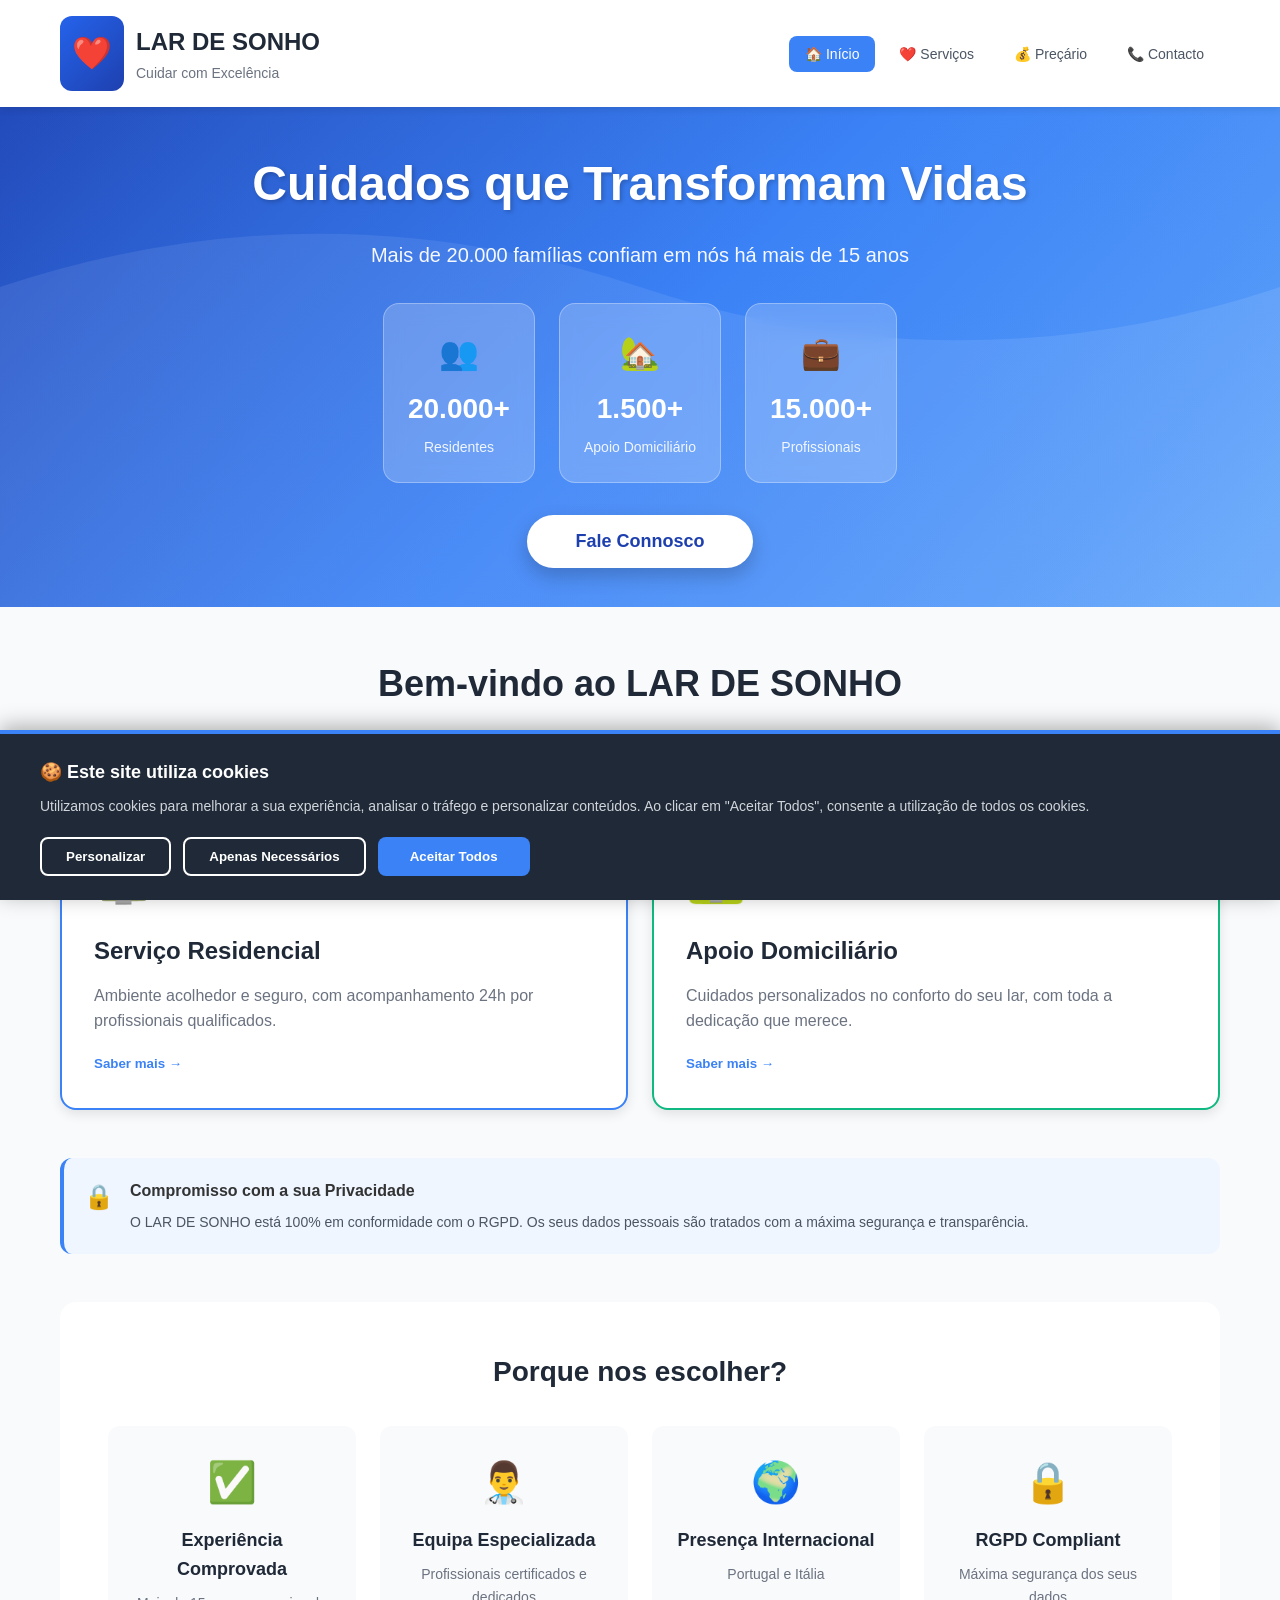
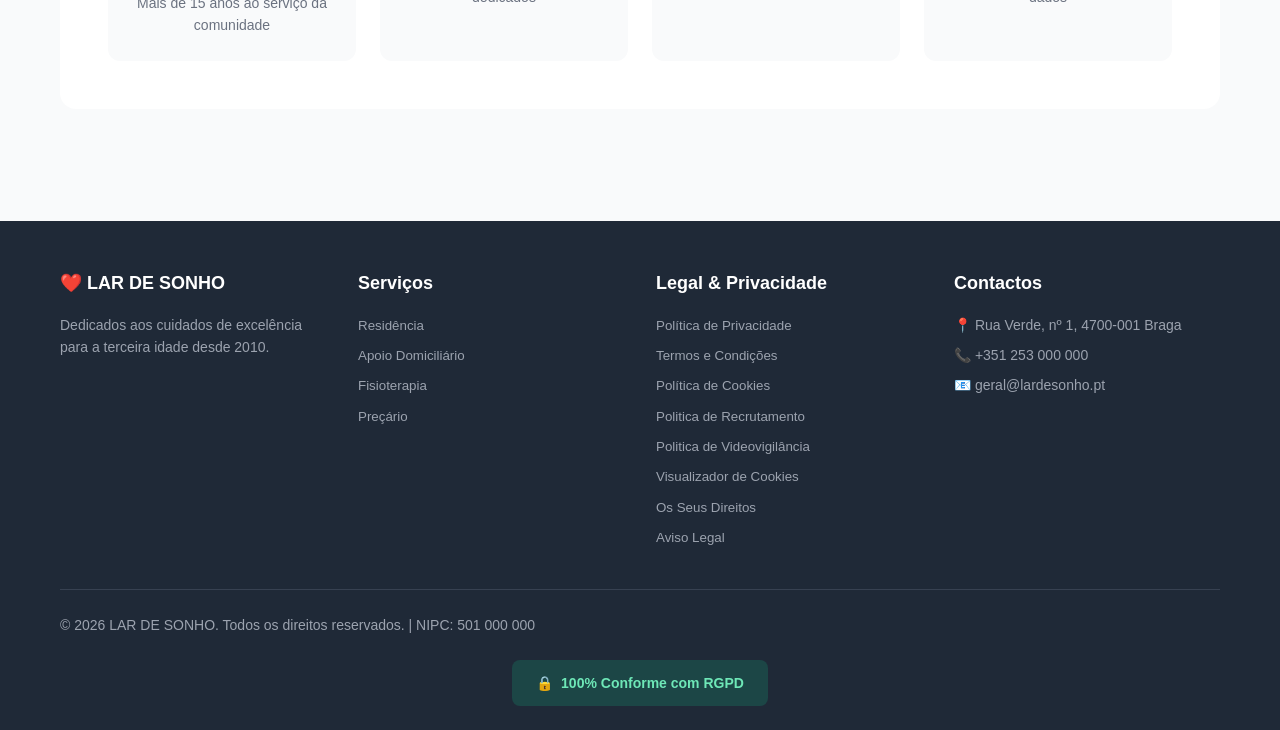
==== index.html @ c7facaea "Revise terms and conditions for clarity Updated terms and conditions for clarity and conciseness." ====
<!DOCTYPE html>
<html lang="pt">
<head>
    <meta charset="UTF-8">
    <meta name="viewport" content="width=device-width, initial-scale=1.0">
    <title>LAR DE SONHO - Cuidados de Excelência para a Terceira Idade</title>
    <link rel="stylesheet" href="styles.css">
</head>
    
<div id="cookieBanner" class="cookie-banner">
  <div class="cookie-content">
    <div class="cookie-text">
      <h3>🍪 Este site utiliza cookies</h3>
      <p>Utilizamos cookies para melhorar a sua experiência, analisar o tráfego e personalizar conteúdos. Ao
        clicar em "Aceitar Todos", consente a utilização de todos os cookies.</p>
    </div>
    <div class="cookie-buttons">
      <button onclick="showCookieSettings()" class="btn-outline">Personalizar</button>
      <button onclick="acceptCookies('necessary')" class="btn-outline">Apenas Necessários</button>
      <button onclick="acceptCookies('all')" class="btn-primary">Aceitar Todos</button>
    </div>
  </div>
</div>

<!-- Modal de Preferências de Cookies -->
<div id="cookieModalOverlay" class="cookie-modal-overlay" aria-hidden="true">
  <div class="cookie-modal" role="dialog" aria-modal="true" aria-labelledby="cookieModalTitle">

    <div class="cookie-modal__header">
      <div class="cookie-modal__titlewrap">
        <div class="cookie-modal__brand">🍪</div>
        <div>
          <h3 id="cookieModalTitle" class="cookie-modal__title">Gestão de Cookies</h3>
          <p class="cookie-modal__subtitle">Podes escolher que categorias queres permitir. Podes alterar isto a qualquer momento.</p>
        </div>
      </div>

      <button type="button" class="cookie-modal__close" onclick="closeCookieSettings()" aria-label="Fechar">✕</button>
    </div>

    <div class="cookie-modal__body">
      <div class="cookie-modal__note">
        Os cookies necessários estão sempre ativos para garantir o funcionamento do site.
        Para mais detalhes consulta a <button type="button" class="btn-link" onclick="showPage('cookies'); closeCookieSettings()">Política de Cookies</button>.
      </div>

      <div class="cookie-accordion">

        <div class="cookie-acc-item is-open">
          <button type="button" class="cookie-acc-head" onclick="toggleCookieAccordion(this)">
            <span class="cookie-acc-title">Necessários</span>
            <span class="cookie-acc-meta">Sempre ativo</span>
            <span class="cookie-acc-arrow">⌄</span>
          </button>
          <div class="cookie-acc-body">
            <p>Essenciais para navegação, segurança e funcionamento das funcionalidades base do site.</p>
          </div>
        </div>

        <div class="cookie-acc-item">
          <button type="button" class="cookie-acc-head" onclick="toggleCookieAccordion(this)">
            <span class="cookie-acc-title">Funcionais</span>
            <span class="cookie-acc-meta">
              <label class="switch" onclick="event.stopPropagation()">
                <input id="functional-cookies" type="checkbox">
                <span class="slider"></span>
              </label>
            </span>
            <span class="cookie-acc-arrow">⌄</span>
          </button>
          <div class="cookie-acc-body">
            <p>Permitem guardar preferências (ex.: idioma) e melhorar a experiência no site.</p>
          </div>
        </div>

        <div class="cookie-acc-item">
          <button type="button" class="cookie-acc-head" onclick="toggleCookieAccordion(this)">
            <span class="cookie-acc-title">Estatísticas</span>
            <span class="cookie-acc-meta">
              <label class="switch" onclick="event.stopPropagation()">
                <input id="analytics-cookies" type="checkbox">
                <span class="slider"></span>
              </label>
            </span>
            <span class="cookie-acc-arrow">⌄</span>
          </button>
          <div class="cookie-acc-body">
            <p>Ajudam-nos a perceber como o site é usado, para melhorar conteúdos e desempenho.</p>
          </div>
        </div>

        <div class="cookie-acc-item">
          <button type="button" class="cookie-acc-head" onclick="toggleCookieAccordion(this)">
            <span class="cookie-acc-title">Marketing</span>
            <span class="cookie-acc-meta">
              <label class="switch" onclick="event.stopPropagation()">
                <input id="marketing-cookies" type="checkbox">
                <span class="slider"></span>
              </label>
            </span>
            <span class="cookie-acc-arrow">⌄</span>
          </button>
          <div class="cookie-acc-body">
            <p>Permitem personalizar conteúdos e medir eficácia de campanhas e anúncios.</p>
          </div>
        </div>

      </div>
    </div>

    <div class="cookie-modal__footer">
      <button type="button" class="btn-outline-dark" onclick="rejectAllCookies()">Rejeitar</button>
      <button type="button" class="btn-outline-dark" onclick="acceptAllCookies()">Aceitar</button>
      <button type="button" class="btn-primary" onclick="saveCookiePreferences()">Guardar preferências</button>
    </div>

  </div>
</div>
    
    <header class="header">
        <div class="container">
            <div class="header-content">
                <div class="logo">
                    <div class="logo-icon">❤️</div>
                    <div class="logo-text">
                        <h1>LAR DE SONHO</h1>
                        <p>Cuidar com Excelência</p>
                    </div>
                </div>
                
                <nav class="nav-desktop">
                    <button onclick="showPage('home')" class="nav-link active" data-page="home">🏠 Início</button>
                    <button onclick="showPage('services')" class="nav-link" data-page="services">❤️ Serviços</button>
                    <button onclick="showPage('pricing')" class="nav-link" data-page="pricing">💰 Preçário</button>
                    <button onclick="showPage('contact')" class="nav-link" data-page="contact">📞 Contacto</button>
                </nav>

                
                <button class="mobile-menu-btn" onclick="toggleMobileMenu()">☰</button>
            </div>
            
            <nav id="mobileNav" class="nav-mobile">
                <button onclick="showPage('home'); toggleMobileMenu()" class="nav-link" data-page="home">🏠
                    Início</button>
                <button onclick="showPage('services'); toggleMobileMenu()" class="nav-link" data-page="services">❤️
                    Serviços</button>
                <button onclick="showPage('pricing'); toggleMobileMenu()" class="nav-link" data-page="pricing">💰
                    Preçário</button>
                <button onclick="showPage('privacy'); toggleMobileMenu()" class="nav-link" data-page="privacy">🔒
                    Privacidade</button>
                <button onclick="showPage('termos'); toggleMobileMenu()" class="nav-link" data-page="termos">📋
                    Termos e Condições</button>
                <button onclick="showPage('cookies'); toggleMobileMenu()" class="nav-link" data-page="cookies">🍪
                    Cookies</button>
                <button onclick="showPage('legal'); toggleMobileMenu()" class="nav-link" data-page="legal">📋 Aviso
                    Legal</button>
                <button onclick="showPage('rights'); toggleMobileMenu()" class="nav-link" data-page="rights">✅ Seus
                    Direitos</button>
                <button onclick="showPage('recrutamento'); toggleMobileMenu()" class="nav-link" data-page="recrutamento">
                    🧑‍💼 Recrutamento</button>
                <button onclick="showPage('cctv'); toggleMobileMenu()" class="nav-link" data-page="cctv">Videovigilancia</button>
                <button onclick="showPage('contact'); toggleMobileMenu()" class="nav-link" data-page="contact">📞
                    Contacto</button>
            </nav>
        </div>
    </header>

    <section class="hero-banner">
        <div class="hero-overlay"></div>
        <div class="hero-content">
            <h2 class="hero-title">Cuidados que Transformam Vidas</h2>
            <p class="hero-subtitle">Mais de 20.000 famílias confiam em nós há mais de 15 anos</p>
            <div class="hero-stats">
                <div class="stat-card">
                    <div class="stat-icon">👥</div>
                    <div class="stat-number">20.000+</div>
                    <div class="stat-label">Residentes</div>
                </div>
                <div class="stat-card">
                    <div class="stat-icon">🏡</div>
                    <div class="stat-number">1.500+</div>
                    <div class="stat-label">Apoio Domiciliário</div>
                </div>
                <div class="stat-card">
                    <div class="stat-icon">💼</div>
                    <div class="stat-number">15.000+</div>
                    <div class="stat-label">Profissionais</div>
                </div>
            </div>
            <button onclick="showPage('contact')" class="hero-btn">Fale Connosco</button>
        </div>
    </section>

    
    <main class="main-content">
        <div class="container">
            
            <div id="homePage" class="page active">
                <div class="section-intro">
                    <h2 class="section-title">Bem-vindo ao LAR DE SONHO</h2>
                    <p class="section-description">Dedicados a proporcionar cuidados de excelência com dignidade,
                        respeito e carinho</p>
                </div>

                <div class="services-grid">
                    <div class="service-card service-card-blue">
                        <div class="service-icon">🏠</div>
                        <h3>Serviço Residencial</h3>
                        <p>Ambiente acolhedor e seguro, com acompanhamento 24h por profissionais qualificados.</p>
                        <button onclick="showPage('services')" class="btn-link">Saber mais →</button>
                    </div>

                    <div class="service-card service-card-green">
                        <div class="service-icon">🏡</div>
                        <h3>Apoio Domiciliário</h3>
                        <p>Cuidados personalizados no conforto do seu lar, com toda a dedicação que merece.</p>
                        <button onclick="showPage('services')" class="btn-link">Saber mais →</button>
                    </div>
                </div>

                <div class="alert alert-info">
                    <div class="alert-icon">🔒</div>
                    <div>
                        <h4>Compromisso com a sua Privacidade</h4>
                        <p>O LAR DE SONHO está 100% em conformidade com o RGPD. Os seus dados pessoais são tratados com
                            a máxima segurança e transparência.</p>
                    </div>
                </div>

                <div class="features-section">
                    <h3>Porque nos escolher?</h3>
                    <div class="features-grid">
                        <div class="feature">
                            <div class="feature-icon">✅</div>
                            <h4>Experiência Comprovada</h4>
                            <p>Mais de 15 anos ao serviço da comunidade</p>
                        </div>
                        <div class="feature">
                            <div class="feature-icon">👨‍⚕️</div>
                            <h4>Equipa Especializada</h4>
                            <p>Profissionais certificados e dedicados</p>
                        </div>
                        <div class="feature">
                            <div class="feature-icon">🌍</div>
                            <h4>Presença Internacional</h4>
                            <p>Portugal e Itália</p>
                        </div>
                        <div class="feature">
                            <div class="feature-icon">🔒</div>
                            <h4>RGPD Compliant</h4>
                            <p>Máxima segurança dos seus dados</p>
                        </div>
                    </div>
                </div>
            </div>

            
            <div id="servicesPage" class="page">
                <h2 class="page-title">Nossos Serviços</h2>

                <div class="service-section">
                    <h3 class="service-title">🏠 Serviço de Residência</h3>
                    <div class="service-features">
                        <div class="feature-item">✅ Acompanhamento 24 horas por profissionais especializados</div>
                        <div class="feature-item">✅ Quartos confortáveis e adaptados</div>
                        <div class="feature-item">✅ Alimentação personalizada e balanceada</div>
                        <div class="feature-item">✅ Atividades recreativas e terapêuticas</div>
                        <div class="feature-item">✅ Acompanhamento médico e de enfermagem</div>
                        <div class="feature-item">✅ Fisioterapia e terapias complementares</div>
                    </div>
                </div>

                <div class="service-section service-section-green">
                    <h3 class="service-title">🏡 Apoio ao Domicílio</h3>
                    <div class="service-features">
                        <div class="feature-item">✅ Cuidados de higiene pessoal</div>
                        <div class="feature-item">✅ Preparação de refeições</div>
                        <div class="feature-item">✅ Administração de medicação</div>
                        <div class="feature-item">✅ Companhia e apoio emocional</div>
                        <div class="feature-item">✅ Tarefas domésticas ligeiras</div>
                        <div class="feature-item">✅ Acompanhamento a consultas médicas</div>
                    </div>
                </div>

                <div class="service-section service-section-purple">
                    <h3 class="service-title">💆 Serviços Terapêuticos</h3>
                    <div class="therapy-grid">
                        <div class="therapy-card">
                            <h4>Fisioterapia</h4>
                            <p>Recuperação e manutenção da mobilidade</p>
                        </div>
                        <div class="therapy-card">
                            <h4>Terapia Oriental</h4>
                            <p>Acupuntura e técnicas complementares</p>
                        </div>
                        <div class="therapy-card">
                            <h4>Terapias Tradicionais</h4>
                            <p>Massagens e tratamentos especializados</p>
                        </div>
                    </div>
                </div>
            </div>

            
            <div id="pricingPage" class="page">
                <h2 class="page-title">Preçário</h2>

                <div class="alert alert-info">
                    <strong>Nota:</strong> Os preços apresentados são indicativos. Para um orçamento personalizado,
                    contacte-nos através dos nossos canais.
                </div>

                <div class="pricing-grid">
                    <div class="pricing-card pricing-card-blue">
                        <h3>Serviço Residencial</h3>
                        <p class="pricing-subtitle">Cuidados completos 24h</p>

                        <div class="pricing-items">
                            <div class="pricing-item">
                                <span>Quarto Individual</span>
                                <strong>€1.200 - €1.800/mês</strong>
                            </div>
                            <div class="pricing-item">
                                <span>Quarto Duplo</span>
                                <strong>€900 - €1.200/mês</strong>
                            </div>
                            <div class="pricing-item">
                                <span>Suite Premium</span>
                                <strong>€2.000 - €2.500/mês</strong>
                            </div>
                        </div>

                        <div class="pricing-includes">
                            <strong>Incluído:</strong>
                            <ul>
                                <li>• Alimentação completa</li>
                                <li>• Cuidados de enfermagem</li>
                                <li>• Atividades recreativas</li>
                                <li>• Lavandaria</li>
                            </ul>
                        </div>
                    </div>

                    <div class="pricing-card pricing-card-green">
                        <h3>Apoio Domiciliário</h3>
                        <p class="pricing-subtitle">Flexível e personalizado</p>

                        <div class="pricing-items">
                            <div class="pricing-item">
                                <span>2h/dia (5 dias/semana)</span>
                                <strong>€400 - €600/mês</strong>
                            </div>
                            <div class="pricing-item">
                                <span>4h/dia (5 dias/semana)</span>
                                <strong>€700 - €1.000/mês</strong>
                            </div>
                            <div class="pricing-item">
                                <span>Apoio 24h</span>
                                <strong>€1.500 - €2.200/mês</strong>
                            </div>
                        </div>

                        <div class="pricing-includes">
                            <strong>Serviços disponíveis:</strong>
                            <ul>
                                <li>• Higiene pessoal</li>
                                <li>• Preparação de refeições</li>
                                <li>• Administração medicação</li>
                                <li>• Companhia</li>
                            </ul>
                        </div>
                    </div>
                </div>

                <div class="additional-services">
                    <h3>Serviços Adicionais</h3>
                    <div class="additional-grid">
                        <div class="additional-card">
                            <h4>Fisioterapia</h4>
                            <div class="price">€30-€50</div>
                            <p>por sessão</p>
                        </div>
                        <div class="additional-card">
                            <h4>Terapia Oriental</h4>
                            <div class="price">€35-€60</div>
                            <p>por sessão</p>
                        </div>
                        <div class="additional-card">
                            <h4>Consulta Médica</h4>
                            <div class="price">€40-€70</div>
                            <p>por consulta</p>
                        </div>
                    </div>
                </div>
            </div>

            
            <div id="privacyPage" class="page">
                <h2 class="page-title">A tua privacidade é um compromisso, não um detalhe</h2>

                <div class="alert alert-info">
                    <strong>Última atualização:</strong> Janeiro 2026
                </div>

                
                <div class="content-section">
                    <h3>1. Responsável pelo Tratamento</h3>
                    <p><strong>Entidade:</strong> LAR DE SONHO</p>
                    <p><strong>Morada:</strong> Rua Verde, n.º 1, 4700-001 Braga, Portugal</p>
                    <p><strong>NIPC:</strong> 501 000 000</p>
                    <p><strong>Email:</strong> privacidade@lardesonho.pt</p>
                    <p><strong>Encarregado de Proteção de Dados (DPO):</strong> dpo@lardesonho.pt</p>
                </div>

                
                <div class="content-section">
                    <h3>2. Dados Pessoais Recolhidos</h3>
                    <p>No âmbito dos nossos serviços, podemos recolher as seguintes categorias de dados:</p>
                    <div class="content-section">
                        <div class="contact-method--">
                            <h4>📋 Dados de Identificação</h4>
                            <p>Nome, data de nascimento, número de identificação civil, morada, contactos.</p>
                        </div>
                        <br>
                        <div class="contact-method">
                            <h4>🏥 Dados de Saúde</h4>
                            <p>Informação médica necessária para prestação de cuidados, mediante consentimento
                                explícito.</p>
                        </div>
                        <br>
                        <div class="contact-method--">
                            <h4>💰 Dados Económicos</h4>
                            <p>Rendimentos, apenas quando relevantes para efeitos de apoios sociais.</p>
                        </div>
                        <br>
                        <div class="contact-method">
                            <h4>👨‍👩‍👦 Dados de Familiares</h4>
                            <p>Contactos de responsáveis legais ou cuidadores.</p>
                        </div>
                        <br>
                        <div class="contact-method--">
                            <h4>🔐 Dados Biométricos</h4>
                            <p>Impressões digitais para controlo de acessos de funcionários.</p>
                        </div>
                    </div>
                </div>

                
                <div class="content-section">
                    <h3>3. Finalidades e Fundamentos Legais</h3>

                    <div class="legal-bases">
                        <div class="legal-item">
                            <strong>Prestação de Serviços</strong>
                            <p>Execução de contrato Art. 6.º, n.º 1, al. b) RGPD</p>
                        </div>
                        <div class="legal-item">
                            <strong>Dados de Saúde</strong>
                            <p>Consentimento explícito Art. 9.º, n.º 2, al. a) RGPD</p>
                        </div>
                        <div class="legal-item">
                            <strong>Obrigações Legais</strong>
                            <p>Cumprimento de obrigação legal Art. 6.º, n.º 1, al. c) RGPD</p>
                        </div>
                        <div class="legal-item">
                            <strong>Marketing (opcional)</strong>
                            <p>Consentimento Art. 6.º, n.º 1, al. a) RGPD</p>
                        </div>
                    </div>
                </div>

                
                <div class="content-section">
                    <h3>4. Informação obtida automaticamente</h3>
                    <p>
                        O website utiliza cookies estritamente necessários ao seu funcionamento.
                        Cookies adicionais só são utilizados mediante consentimento do utilizador.
                    </p>
                    <p>
                        Para mais informação, consulta a nossa Política de Cookies.
                    </p>
                </div>

                
                <div class="content-section">
                    <h3>5. Destinatários dos Dados</h3>
                    <ul class="clean-list">
                        <li>Prestadores de serviços tecnológicos</li>
                        <li>Entidades públicas com legitimidade legal</li>
                        <li>Auditores internos e externos</li>
                    </ul>
                </div>

                
                <div class="content-section">
                    <h3>6. Prazos de Conservação</h3>
                    <p>
                        Os dados são conservados apenas pelo período necessário às finalidades
                        para as quais foram recolhidos, ou pelo prazo legalmente exigido.
                    </p>
                </div>

                
                <div class="content-section">
                    <h3>7. Transferências Internacionais</h3>
                    <p>
                        Os dados pessoais não são transferidos para fora do Espaço Económico Europeu,
                        salvo quando garantido um nível de proteção adequado nos termos do RGPD.
                    </p>
                </div>

                
                <div class="content-section highlight">
                    <h3>8. Direitos do Titular dos Dados</h3>
                    <ul class="clean-list">
                        <li>Direito de acesso</li>
                        <li>Direito de retificação</li>
                        <li>Direito ao apagamento</li>
                        <li>Direito à limitação</li>
                        <li>Direito de oposição</li>
                        <li>Direito à portabilidade</li>
                        <li>Direito de retirar o consentimento</li>
                    </ul>

                    <p>
                        Para exercer os seus direitos, envia um email para
                        <strong>privacidade@lardesonho.pt</strong>
                    </p>
                </div>

                
                <div class="content-section">
                    <h3>9. Autoridade de Controlo</h3>
                    <p>
                        O titular dos dados pode apresentar reclamação à Comissão Nacional de Proteção
                        de Dados CNPD.
                    </p>
                    <p><strong>www.cnpd.pt</strong></p>
                </div>
            </div>

            
            <div id="cookiesPage" class="page">
                <h2 class="page-title">Política de Cookies</h2>

                <div class="content-section">
                    <h3>1. O que são cookies</h3>
                    <p>O presente website utiliza cookies e/ou tecnologias similares, próprias e de terceiros. Cookies
                        são ficheiros que contêm pequenas quantidades de informação e que são descarregados para o
                        dispositivo do utilizador quando este visita um website. O objetivo principal dos cookies é
                        reconhecer o utilizador sempre que acede ao website, permitindo melhorar a qualidade, segurança
                        e funcionalidade do site, bem como simplificar a navegação. Os cookies são essenciais para o
                        funcionamento da Internet, não danificam o dispositivo do utilizador e ajudam a identificar e
                        resolver possíveis erros na operação do website.</p>

                    <h3>2. Responsável pelo tratamento</h3>
                    <p>O responsável pelo tratamento dos dados recolhidos através de cookies é:</p>
                    <p>LAR DE SONHO, LDA<br>
                        Rua dos Barcelinhos, n.º 67 4720-121 Braga<br>
                        Email: <a href="mailto:lardesonho@lardesonho.pt">lardesonho@lardesonho.pt</a></p>

                    <h3>3. Categorias de cookies utilizados</h3>
                    <div class="cookie-types">
                        <div class="cookie-type cookie-necessary">
                            <h4>Cookies necessários</h4>
                            <p>Essenciais para permitir a navegação no website e o acesso a funcionalidades básicas,
                                como formulários e áreas seguras. Não recolhem informações para fins de marketing e não
                                podem ser desativados.</p>
                        </div>
                        <div class="cookie-type cookie-analytics">
                            <h4>Cookies analíticos</h4>
                            <p>Permitem recolher informação estatística sobre a utilização do website, como páginas
                                visitadas e tempo de navegação, com o objetivo de melhorar o desempenho e os conteúdos
                                disponibilizados.</p>
                        </div>
                        <div class="cookie-type cookie-marketing">
                            <h4>Cookies de marketing e publicidade</h4>
                            <p>São utilizados para apresentar publicidade direcionada relacionada com terapias e
                                serviços disponibilizados pelo LAR DE SONHO, com base nos interesses e comportamento de
                                navegação do utilizador.</p>
                        </div>
                        <div class="cookie-type cookie-functional">
                            <h4>Cookies de terceiros</h4>
                            <p>Podem ser instalados por entidades externas, nomeadamente redes sociais como Facebook,
                                Instagram ou Twitter, quando o utilizador se encontra autenticado nessas plataformas,
                                ficando sujeito às respetivas políticas de privacidade.</p>
                        </div>
                    </div>

                    <div class="content-section">
                        <h3>4. Dados recolhidos através de cookies</h3>
                        <div class="data-categories">
                            <div class="data-category">Endereço IP</div>
                            <div class="data-category">Browser utilizado</div>
                            <div class="data-category">Sistema operativo</div>
                            <div class="data-category">Localização aproximada</div>
                            <div class="data-category">Data e hora de acesso</div>
                            <div class="data-category">Preferências do utilizador associadas a redes sociais</div>
                        </div>
                        <br>
                        <br>
                        <h3>5. Finalidades da utilização de cookies</h3>
                        <div class="data-categories">
                            <div class="data-category">Garantir o funcionamento técnico do website</div>
                            <div class="data-category">Melhorar a experiência de navegação</div>
                            <div class="data-category">Analisar padrões de utilização do website</div>
                            <div class="data-category">Apresentar conteúdos e publicidade relevantes</div>
                        </div>
                        <br>
                        <br>
                        <h3>6. Base legal para o tratamento</h3>
                        <div class="legal-bases">
                            <div class="legal-item">
                                <strong>Cookies não estritamente necessários</strong>
                                <p>Baseiam-se no consentimento do utilizador, nos termos do artigo 6.º, n.º 1, alínea a)
                                    do RGPD.</p>
                            </div>
                            <div class="legal-item">
                                <strong>Cookies estritamente necessários</strong>
                                <p>Baseiam-se no interesse legítimo do responsável pelo tratamento, nos termos do artigo
                                    6.º, n.º 1, alínea f) do RGPD.</p>
                            </div>
                        </div>
                        <br>
                        <br>
                        <h3>7. Consentimento do utilizador</h3>
                        <div class="content-section">
                            <p>Ao aceder ao website, o utilizador é informado de forma clara sobre a utilização de
                                cookies e pode:</p>
                            <ul>
                                <li>Aceitar todos os cookies</li>
                                <li>Rejeitar cookies não essenciais</li>
                                <li>Gerir as suas preferências de cookies</li>
                            </ul>
                            <p>O consentimento pode ser retirado a qualquer momento através das definições do browser ou
                                das opções disponibilizadas no website.</p>
                        </div>

                        <h3>8. Configuração do utilizador para evitar cookies</h3>
                        <div class="content-section">
                            <p>O utilizador pode configurar o seu navegador para gerir ou bloquear cookies:</p>
                            <ul>
                                <li>Google Chrome: <a href="https://support.google.com/accounts/answer/61416"
                                        target="_blank">link</a></li>
                                <li>Mozilla Firefox: <a
                                        href="https://support.mozilla.org/en-US/kb/enable-and-disable-cookies-website-preferences"
                                        target="_blank">link</a></li>
                                <li>Internet Explorer: <a
                                        href="https://support.microsoft.com/pt-pt/help/17442/windows-internet-explorer-delete-manage-cookies"
                                        target="_blank">link</a></li>
                                <li>Safari: <a href="https://www.apple.com/legal/privacy/pt/" target="_blank">link</a>
                                </li>
                            </ul>
                            <p>O utilizador pode ainda gerir preferências de publicidade comportamental através de: <a
                                    href="https://www.youronlinechoices.com/pt/your-ad-choices" target="_blank">link</a>
                            </p>
                        </div>

                        <h3>9. Prazo de conservação</h3>
                        <p>Os cookies são conservados apenas pelo período necessário para cumprir as finalidades para as
                            quais foram recolhidos, sendo eliminados automaticamente ou quando removidos pelo
                            utilizador.</p>
                        <br>
                        <h3>10. Direitos do utilizador</h3>
                        <div class="rights-grid">
                            <div class="right-card">Aceder aos seus dados pessoais</div>
                            <div class="right-card">Retificar dados inexatos</div>
                            <div class="right-card">Solicitar o apagamento dos dados</div>
                            <div class="right-card">Limitar ou opor-se ao tratamento</div>
                            <div class="right-card">Retirar o consentimento a qualquer momento – Email: <a
                                    href="mailto:lardesonho@lardesonho.pt">lardesonho@lardesonho.pt</a></div>
                        </div>

                        <h3>11. Alterações à política de cookies</h3>
                        <p>O LAR DE SONHO reserva-se o direito de atualizar a presente Política de Cookies sempre que
                            necessário, sendo as alterações devidamente publicadas no website.</p>
                    </div>

                    <button onclick="saveCookiePreferences()" class="btn-primary btn-full">Guardar Preferências</button>
                </div>
            </div>

            
            <div id="legalPage" class="page">
                <h2 class="page-title">Aviso Legal</h2>

                <div class="content-section">
                    <h3>Identificação da Entidade</h3>
                    <p><strong>Denominação Social:</strong> LAR DE SONHO - Residências e Apoio Domiciliário, Lda.</p>
                    <p><strong>Sede:</strong> Rua Verde, n.º 1, 4700-001 Braga, Portugal</p>
                    <p><strong>NIPC:</strong> 501 000 000</p>
                    <p><strong>Capital Social:</strong> €50.000,00</p>
                    <p><strong>Email:</strong> geral@lardesonho.pt</p>
                    <p><strong>Telefone:</strong> +351 253 000 000</p>
                </div>

                <div class="content-section">
                    <h3>Videovigilância</h3>
                    <div class="alert alert-warning">
                        <strong>🎥 Áreas sob Videovigilância</strong>
                        <p>As nossas instalações dispõem de sistema de videovigilância nas seguintes áreas:</p>
                        <ul>
                            <li>• Corredores (segurança de utentes e trabalhadores)</li>
                            <li>• Entradas e saídas (controlo de acessos)</li>
                        </ul>
                        <p><strong>Finalidade:</strong> Segurança de pessoas e bens, conforme Lei n.º 1/2005</p>
                        <p><strong>Conservação:</strong> Máximo 30 dias</p>
                    </div>
                </div>

                <div class="content-section">
                    <h3>Legislação Aplicável</h3>
                    <ul>
                        <li>• Regulamento (UE) 2016/679 (RGPD)</li>
                        <li>• Lei n.º 58/2019 (Proteção de Dados)</li>
                        <li>• Lei n.º 1/2005 (Videovigilância)</li>
                        <li>• Código Civil e Código de Direito de Autor</li>
                    </ul>
                </div>
            </div>

            <div id="recrutamentoPage" class="page">

                <h2 class="page-title">Política de Recrutamento</h2>
            
                <div class="alert alert-info">
                    Última atualização: Janeiro 2026
                </div>
            
                <div class="content-section">
                    <h3>1. Enquadramento e Objeto</h3>
                    <p>
                        A presente Política de Recrutamento define os termos em que o
                        <strong>LAR DE SONHO</strong> procede à recolha, utilização e conservação
                        de dados pessoais de candidatos a processos de recrutamento e seleção,
                        em conformidade com o Regulamento (UE) 2016/679 (Regulamento Geral sobre a
                        Proteção de Dados – RGPD), a Lei n.º 58/2019 e o Código do Trabalho.
                    </p>
                    <p>
                        Esta política aplica-se a todas as candidaturas submetidas, quer em resposta
                        a ofertas de emprego, quer através de candidaturas espontâneas.
                    </p>
                </div>
            
                <div class="content-section">
                    <h3>2. Responsável pelo Tratamento</h3>
                    <p><strong>Entidade:</strong> LAR DE SONHO</p>
                    <p><strong>Contacto para proteção de dados:</strong> privacidade@lardesonho.pt</p>
                </div>
            
                <div class="content-section">
                    <h3>3. Categorias de Dados Pessoais Tratados</h3>
                    <p>
                        No âmbito dos processos de recrutamento e seleção, poderão ser tratados,
                        entre outros, os seguintes dados pessoais:
                    </p>
                    <ul class="clean-list">
                        <li>Dados de identificação (nome, idade, nacionalidade)</li>
                        <li>Dados de contacto (endereço de email, número de telefone, morada)</li>
                        <li>Dados académicos e profissionais (formação, experiência, qualificações)</li>
                        <li>Curriculum vitae e carta de motivação</li>
                        <li>Outras informações fornecidas voluntariamente pelo candidato</li>
                    </ul>
                    <p>
                        Não são solicitados nem tratados dados pessoais sensíveis, salvo quando
                        tal seja estritamente necessário para o cumprimento de obrigações legais.
                    </p>
                </div>
            
                <div class="content-section">
                    <h3>4. Finalidades do Tratamento</h3>
                    <p>
                        Os dados pessoais dos candidatos são tratados exclusivamente para as
                        seguintes finalidades:
                    </p>
                    <ul class="clean-list">
                        <li>Avaliação da candidatura e adequação ao perfil pretendido</li>
                        <li>Gestão do processo de recrutamento e seleção</li>
                        <li>Contacto com o candidato para entrevistas ou esclarecimentos</li>
                        <li>Constituição de base de dados de candidatos para futuras oportunidades</li>
                    </ul>
                </div>
            
                <div class="content-section">
                    <h3>5. Fundamento Jurídico do Tratamento</h3>
                    <p>
                        O tratamento de dados pessoais no âmbito do recrutamento tem como
                        fundamento jurídico:
                    </p>
                    <ul class="clean-list">
                        <li>
                            A realização de diligências pré-contratuais a pedido do titular dos dados,
                            nos termos do artigo 6.º, n.º 1, alínea b) do RGPD
                        </li>
                        <li>
                            O consentimento do candidato, quando aplicável, nos termos do artigo 6.º,
                            n.º 1, alínea a) do RGPD
                        </li>
                        <li>
                            O interesse legítimo do responsável pelo tratamento na gestão de processos
                            de recrutamento, nos termos do artigo 6.º, n.º 1, alínea f) do RGPD
                        </li>
                    </ul>
                </div>
            
                <div class="content-section">
                    <h3>6. Princípio da Igualdade e Não Discriminação</h3>
                    <p>
                        O LAR DE SONHO assegura que os processos de recrutamento e seleção respeitam
                        o princípio da igualdade de oportunidades e da não discriminação, em
                        conformidade com o disposto no Código do Trabalho, não sendo efetuada qualquer
                        distinção com base em sexo, idade, origem étnica, religião, convicções políticas,
                        deficiência, orientação sexual ou qualquer outro fator legalmente protegido.
                    </p>
                </div>
            
                <div class="content-section">
                    <h3>7. Conservação dos Dados</h3>
                    <p>
                        Os dados pessoais dos candidatos serão conservados por um período máximo de
                        <strong>12 meses</strong> após o termo do processo de recrutamento, sendo
                        posteriormente eliminados, salvo se:
                    </p>
                    <ul class="clean-list">
                        <li>O candidato prestar consentimento para a conservação por período superior</li>
                        <li>Existir obrigação legal que imponha um prazo de conservação diferente</li>
                    </ul>
                </div>
            
                <div class="content-section">
                    <h3>8. Destinatários e Acesso aos Dados</h3>
                    <p>
                        Os dados pessoais são acedidos exclusivamente por colaboradores devidamente
                        autorizados, envolvidos no processo de recrutamento, estando sujeitos a
                        dever de confidencialidade. Os dados não são comunicados a terceiros,
                        salvo quando tal seja exigido por lei.
                    </p>
                </div>
            
                <div class="content-section">
                    <h3>9. Direitos dos Titulares dos Dados</h3>
                    <p>
                        Nos termos do RGPD e da legislação nacional aplicável, o candidato pode
                        exercer os seus direitos de acesso, retificação, apagamento, limitação
                        do tratamento, oposição e retirada do consentimento, dentro dos limites
                        legalmente previstos.
                    </p>
                    <p>
                        O exercício destes direitos pode ser efetuado através do contacto:
                        <strong>privacidade@lardesonho.pt</strong>
                    </p>
                    <p>
                        O candidato tem ainda o direito de apresentar reclamação junto da
                        Comissão Nacional de Proteção de Dados (CNPD).
                    </p>
                </div>
            
            </div>

            <div id="termosPage" class="page">

                <h2 class="page-title">📄 Termos e Condições de Utilização</h2>
            
                <div class="alert alert-info">
                    <strong>Última atualização:</strong> Janeiro de 2026
                </div>
            
                <div class="content-section">
            
                    <h3>1. Identificação da Entidade</h3>
            
                    <p>
                        O presente website é disponibilizado por:
                    </p>
            
                    <p>
                        <strong>LAR DE SONHO - Residências e Apoio Domiciliário, Lda.</strong><br>
                        Rua Verde, n.º 1, 4700-001 Braga, Portugal<br>
                        NIPC: 501 000 000<br>
                        Capital social: 50.000,00 €<br>
                        Email: geral@lardesonho.pt<br>
                        Telefone: +351 253 000 000
                    </p>
            
                </div>
            
                <div class="content-section">
            
                    <h3>2. Objeto</h3>
            
                    <p>
                        Os presentes Termos e Condições regulam o acesso e a utilização do website,
                        bem como os conteúdos, serviços e funcionalidades disponibilizados.
                    </p>
            
                    <p>
                        O website tem natureza institucional e informativa.
                    </p>
            
                </div>
            
                <div class="content-section">
            
                    <h3>3. Aceitação dos Termos</h3>
            
                    <p>
                        Ao aceder ao website, o utilizador declara aceitar os presentes Termos e Condições.
                    </p>
            
                </div>
            
                <div class="content-section">
            
                    <h3>4. Condições de Utilização</h3>
            
                    <p>O utilizador compromete-se a utilizar o website de forma lícita e responsável.</p>
            
                    <p><strong>É proibido:</strong></p>
            
                    <div class="data-categories">
            
                        <div class="data-category">Introduzir conteúdos ilícitos, ofensivos ou difamatórios</div>
                        <div class="data-category">Introduzir vírus ou código malicioso</div>
                        <div class="data-category">Aceder a áreas restritas sem autorização</div>
                        <div class="data-category">Comprometer a segurança do sistema</div>
                        <div class="data-category">Recolher dados de terceiros sem consentimento</div>
                        <div class="data-category">Uso fraudulento do website</div>
            
                    </div>
            
                </div>
            
                <div class="content-section">
            
                    <h3>5. Conteúdos e Informação</h3>
            
                    <p>A informação disponibilizada é de carácter geral e informativo.</p>
            
                    <p><strong>O LAR DE SONHO não garante:</strong></p>
            
                    <div class="data-categories">
            
                        <div class="data-category">Exatidão ou atualidade dos conteúdos</div>
                        <div class="data-category">Ausência de erros ou omissões</div>
            
                    </div>
            
                </div>
            
                <div class="content-section">
            
                    <h3>6. Formulários e Comunicações</h3>
            
                    <p>O website pode disponibilizar formulários de contacto e recrutamento.</p>
            
                    <p><strong>O utilizador deve:</strong></p>
            
                    <div class="data-categories">
            
                        <div class="data-category">Fornecer dados verdadeiros e atualizados</div>
                        <div class="data-category">Não usar identidade falsa</div>
            
                    </div>
            
                </div>
            
                <div class="content-section">
            
                    <h3>7. Propriedade Intelectual</h3>
            
                    <p>
                        Todos os conteúdos pertencem ao LAR DE SONHO ou a terceiros autorizados.
                    </p>
            
                </div>
            
                <div class="content-section">
            
                    <h3>8. Proteção de Dados Pessoais</h3>
            
                    <p>O tratamento de dados segue a Política de Privacidade.</p>
            
                    <div class="legal-bases">
            
                        <div class="legal-item">
                            <strong>Finalidades</strong>
                            <p>Contactos, recrutamento, obrigações legais, gestão interna</p>
                        </div>
            
                        <div class="legal-item">
                            <strong>Bases legais</strong>
                            <p>Consentimento, contrato, obrigação legal, interesse legítimo</p>
                        </div>
            
                    </div>
            
                </div>
            
                <div class="content-section">
            
                    <h3>9. Cookies</h3>
            
                    <div class="data-categories">
                        <div class="data-category">Cookies essenciais sempre ativos</div>
                        <div class="data-category">Cookies não essenciais dependem de consentimento</div>
                    </div>
            
                </div>
            
                <div class="content-section">
            
                    <h3>10. Ligações Externas</h3>
            
                    <p>Não nos responsabilizamos por websites externos.</p>
            
                </div>
            
                <div class="content-section">
            
                    <h3>11. Segurança</h3>
            
                    <p>Aplicamos medidas de segurança adequadas, sem garantia absoluta.</p>
            
                </div>
            
                <div class="content-section">
            
                    <h3>12. Limitação de Responsabilidade</h3>
            
                    <div class="data-categories">
            
                        <div class="data-category">Falhas técnicas ou interrupções</div>
                        <div class="data-category">Danos indiretos</div>
                        <div class="data-category">Conteúdos de terceiros</div>
            
                    </div>
            
                </div>
            
                <div class="content-section">
            
                    <h3>13. Alterações</h3>
            
                    <p>Podemos alterar estes termos a qualquer momento.</p>
            
                </div>
            
                <div class="content-section">
            
                    <h3>14. Nulidade Parcial</h3>
            
                    <p>Cláusulas inválidas não afetam as restantes.</p>
            
                </div>
            
                <div class="content-section">
            
                    <h3>15. Lei Aplicável</h3>
            
                    <p>Aplica-se a lei portuguesa. Foro: Braga.</p>
            
                </div>
            
                <div class="content-section">
            
                    <h3>16. Contacto</h3>
            
                    <p>
                        geral@lardesonho.pt<br>
                        +351 253 000 000
                    </p>
            
                </div>
            
            </div>
            
            <div id="rightsPage" class="page">
                <h2 class="page-title">Os Seus Direitos (RGPD)</h2>

                <div class="alert alert-info">
                    Ao abrigo do Regulamento Geral sobre a Proteção de Dados (RGPD), tem os seguintes direitos
                    relativamente aos seus dados pessoais:
                </div>

                <div class="rights-grid">
                    <div class="right-card">
                        <div class="right-icon">✅</div>
                        <h3>Direito de Acesso</h3>
                        <p class="right-article">Art. 15.º RGPD</p>
                        <p>Pode solicitar informação sobre que dados pessoais tratamos sobre si e obter uma cópia dos
                            mesmos.</p>
                        <p class="right-deadline">Prazo: 1 mês</p>
                    </div>

                    <div class="right-card">
                        <div class="right-icon">📝</div>
                        <h3>Direito de Retificação</h3>
                        <p class="right-article">Art. 16.º RGPD</p>
                        <p>Pode solicitar a correção de dados incorretos ou incompletos.</p>
                        <p class="right-deadline">Prazo: 1 mês</p>
                    </div>

                    <div class="right-card">
                        <div class="right-icon">❌</div>
                        <h3>Direito ao Apagamento</h3>
                        <p class="right-article">Art. 17.º RGPD</p>
                        <p>Pode solicitar o apagamento dos seus dados quando não sejam mais necessários.</p>
                    </div>

                    <div class="right-card">
                        <div class="right-icon">⚠️</div>
                        <h3>Direito de Limitação</h3>
                        <p class="right-article">Art. 18.º RGPD</p>
                        <p>Pode solicitar a limitação do tratamento em determinadas circunstâncias.</p>
                    </div>

                    <div class="right-card">
                        <div class="right-icon">🛑</div>
                        <h3>Direito de Oposição</h3>
                        <p class="right-article">Art. 21.º RGPD</p>
                        <p>Pode opor-se ao tratamento dos seus dados para fins de marketing direto.</p>
                    </div>

                    <div class="right-card">
                        <div class="right-icon">📦</div>
                        <h3>Direito à Portabilidade</h3>
                        <p class="right-article">Art. 20.º RGPD</p>
                        <p>Pode receber os seus dados num formato estruturado.</p>
                    </div>
                </div>

                <div class="content-section">
                    <h3>Como Exercer os Seus Direitos?</h3>
                    <div class="contact-methods">
                        <div class="contact-method">
                            <strong>📧 Por Email:</strong> dpo@lardesonho.pt
                        </div>
                        <div class="contact-method">
                            <strong>📞 Por Telefone:</strong> +351 253 000 000
                        </div>
                        <div class="contact-method">
                            <strong>✉️ Por Correio:</strong> LAR DE SONHO - Encarregado de Proteção de Dados, Rua Verde,
                            n.º 1, 4700-001 Braga
                        </div>
                    </div>
                </div>

                <div class="content-section">
                    <h3>Direito de Reclamação</h3>
                    <p>Se considerar que os seus direitos não estão a ser respeitados, pode apresentar reclamação:</p>
                    <div class="alert alert-info">
                        <div>
                            <strong>🇵🇹 CNPD - Comissão Nacional de Proteção de Dados</strong>
                            <p>Av. D. Carlos I, 134, 1.º, 1200-651 Lisboa</p>
                            <p>Tel: +351 213 928 400 | Email: geral@cnpd.pt</p>
                        </div>
                    </div>
                </div>

                <div class="content-section">
                    <h3>💡 Formulário Rápido</h3>
                    <p>Preencha o formulário abaixo para exercer os seus direitos:</p>
                    <form onsubmit="submitRightsRequest(event)">
                        <div class="form-group">
                            <select id="rightsSelect" required>
                                <option>Selecione o direito que pretende exercer</option>
                                <option>Acesso aos meus dados</option>
                                <option>Retificação de dados</option>
                                <option>Apagamento de dados</option>
                                <option>Oposição ao tratamento</option>
                                <option>Portabilidade de dados</option>
                                <option>Outro</option>
                            </select>
                        </div>
                        <div class="form-group">
                            <textarea id="rightsDescription" rows="4" placeholder="Descreva o seu pedido..."
                                required></textarea>
                        </div>
                        <button type="submit" class="btn-primary btn-full">Enviar Pedido</button>
                    </form>
                </div>
            </div>


            <div id="cctvPage" class="page">
                <h2 class="page-title">Política de Videovigilância</h2>
            
                <div class="alert alert-info">
                    Última atualização: Janeiro 2026
                </div>
            
                <div class="content-section">
                    <h3>1. Enquadramento e Objeto</h3>
                    <p>
                        A presente Política de Videovigilância estabelece os princípios aplicáveis
                        ao tratamento de dados pessoais através de sistemas de captação de imagem
                        utilizados pelo <strong>LAR DE SONHO</strong>, nos termos do Regulamento (UE)
                        2016/679 (Regulamento Geral sobre a Proteção de Dados – RGPD), da Lei n.º 58/2019
                        e da legislação nacional aplicável à videovigilância.
                    </p>
                    <p>
                        O sistema de videovigilância destina-se exclusivamente à proteção de pessoas
                        e bens, não sendo utilizado para controlo de desempenho profissional,
                        vigilância permanente de trabalhadores ou quaisquer finalidades incompatíveis.
                    </p>
                </div>
            
                <div class="content-section">
                    <h3>2. Responsável pelo Tratamento</h3>
                    <p><strong>Entidade:</strong> LAR DE SONHO</p>
                    <p><strong>Contacto para proteção de dados:</strong> privacidade@lardesonho.pt</p>
                </div>
            
                <div class="content-section">
                    <h3>3. Fundamento Jurídico do Tratamento</h3>
                    <p>
                        O tratamento de dados pessoais através de sistemas de videovigilância
                        baseia-se no interesse legítimo do responsável pelo tratamento,
                        nos termos do artigo 6.º, n.º 1, alínea f) do RGPD, concretamente na
                        necessidade de garantir a segurança de pessoas, utentes, colaboradores,
                        visitantes e património.
                    </p>
                    <p>
                        O tratamento observa ainda as disposições da Lei n.º 1/2005, bem como
                        as orientações e deliberações emitidas pela Comissão Nacional de Proteção
                        de Dados (CNPD).
                    </p>
                </div>
            
                <div class="content-section">
                    <h3>4. Âmbito da Captação de Imagens</h3>
                    <p>
                        As câmaras de videovigilância encontram-se instaladas exclusivamente
                        em locais onde exista uma expectativa reduzida de privacidade,
                        nomeadamente:
                    </p>
                    <ul class="clean-list">
                        <li>Entradas e saídas das instalações;</li>
                        <li>Corredores e áreas comuns de circulação;</li>
                        <li>Zonas técnicas e de acesso restrito.</li>
                    </ul>
                    <p>
                        <strong>Não são captadas imagens</strong> em áreas privadas ou sensíveis,
                        designadamente quartos, instalações sanitárias, zonas de descanso ou
                        quaisquer espaços suscetíveis de afetar a dignidade e reserva da vida
                        privada dos titulares dos dados.
                    </p>

                    <p><strong><i>Todos os espaços monitorizados por captação de imagens dispõem de sinalética informativa, garantindo a total transparência e o cumprimento das normas de proteção de dados.</i></strong></p>
                </div>
            
                <div class="content-section">
                    <h3>5. Conservação das Imagens</h3>
                    <p>
                        As imagens recolhidas são conservadas por um período máximo de
                        <strong>30 dias</strong>, sendo automaticamente eliminadas findo esse prazo,
                        salvo quando seja necessária à sua conservação por período superior para
                        efeitos de investigação criminal, exercício de direitos em processo judicial
                        ou cumprimento de obrigação legal.
                    </p>
                </div>
            
                <div class="content-section">
                    <h3>6. Acesso e Destinatários</h3>
                    <p>
                        O acesso às imagens é restrito a pessoas devidamente autorizadas pelo
                        responsável pelo tratamento, estando sujeito a dever de confidencialidade.
                        As imagens não são comunicadas a terceiros, exceto quando tal seja exigido
                        por autoridade judicial ou entidade legalmente competente.
                    </p>
                </div>
            
                <div class="content-section">
                    <h3>7. Direitos dos Titulares dos Dados</h3>
                    <p>
                        Nos termos do RGPD e da legislação nacional aplicável, os titulares dos dados
                        podem exercer os seus direitos de acesso, limitação do tratamento e oposição,
                        dentro dos limites legalmente previstos, através de contacto escrito para:
                    </p>
                    <p>
                        <strong>privacidade@lardesonho.pt</strong>
                    </p>
                    <p>
                        Sem prejuízo de outros meios de recurso administrativo ou judicial,
                        o titular tem ainda o direito de apresentar reclamação junto da
                        Comissão Nacional de Proteção de Dados (CNPD).
                    </p>
                </div>
            
            </div>


        
            <div id="contactPage" class="page">
                <h2 class="page-title">Contactos</h2>

                <div class="contact-grid">
                    <div class="contact-card">
                        <h3>📍 Sede - Portugal</h3>
                        <div class="contact-info">
                            <div class="contact-item">
                                <div class="contact-icon">📍</div>
                                <div class="contact-details">
                                    <strong>Morada</strong>
                                    <p>Rua Verde, n.º 1<br>4700-001 Braga<br>Portugal</p>
                                </div>
                            </div>
                            <div class="contact-item">
                                <div class="contact-icon">📞</div>
                                <div class="contact-details">
                                    <strong>Telefone</strong>
                                    <p>+351 253 000 000</p>
                                </div>
                            </div>
                            <div class="contact-item">
                                <div class="contact-icon">📧</div>
                                <div class="contact-details">
                                    <strong>Email Geral</strong>
                                    <p>geral@lardesonho.pt</p>
                                </div>
                            </div>
                            <div class="contact-item">
                                <div class="contact-icon">🕐</div>
                                <div class="contact-details">
                                    <strong>Horário</strong>
                                    <p>Seg-Sex: 09:00 - 18:00<br>Sáb: 09:00 - 13:00</p>
                                </div>
                            </div>
                        </div>
                    </div>

                    <div class="contact-card contact-card-green">
                        <h3>🇮🇹 Itália</h3>
                        <div class="contact-info">
                            <div class="contact-item">
                                <div class="contact-icon">📍</div>
                                <div class="contact-details">
                                    <strong>Morada</strong>
                                    <p>Via della Stella, 25<br>20121 Milano<br>Italia</p>
                                </div>
                            </div>
                            <div class="contact-item">
                                <div class="contact-icon">📞</div>
                                <div class="contact-details">
                                    <strong>Telefone</strong>
                                    <p>+39 02 1234 5678</p>
                                </div>
                            </div>
                            <div class="contact-item">
                                <div class="contact-icon">📧</div>
                                <div class="contact-details">
                                    <strong>Email</strong>
                                    <p>italia@lardesonho.pt</p>
                                </div>
                            </div>
                        </div>
                    </div>
                </div>

                <div class="content-section">
                    <h3>📬 Contactos Específicos</h3>
                    <div class="contact-specific">
                        <div class="specific-card">
                            <h4>🔒 Proteção de Dados (DPO)</h4>
                            <p>dpo@lardesonho.pt</p>
                            <p class="cookie-detail">Para questões de privacidade e RGPD</p>
                        </div>
                        <div class="specific-card">
                            <h4>📝 Inscrições</h4>
                            <p>inscricoes@lardesonho.pt</p>
                            <p class="cookie-detail">Para novos utentes</p>
                        </div>
                        <div class="specific-card">
                            <h4>💼 Recursos Humanos</h4>
                            <p>rh@lardesonho.pt</p>
                            <p class="cookie-detail">Para candidaturas</p>
                        </div>
                        <div class="specific-card">
                            <h4>💰 Financeiro</h4>
                            <p>financeiro@lardesonho.pt</p>
                            <p class="cookie-detail">Para questões de pagamentos</p>
                        </div>
                    </div>
                </div>

                <div class="contact-form">
                    <h3>💬 Envie-nos uma Mensagem</h3>
                    <form onsubmit="submitContactForm(event)">
                        <div class="form-grid">
                            <div class="form-group">
                                <input type="text" id="contactName" placeholder="Nome completo *" required>
                            </div>
                            <div class="form-group">
                                <input type="email" id="contactEmail" placeholder="Email *" required>
                            </div>
                        </div>
                        <div class="form-group">
                            <input type="tel" id="contactPhone" placeholder="Telefone">
                        </div>
                        <div class="form-group">
                            <select id="contactSubject" required>
                                <option>Assunto *</option>
                                <option>Informações sobre Serviços</option>
                                <option>Inscrição como Utente</option>
                                <option>Candidatura a Emprego</option>
                                <option>Questões de Privacidade</option>
                                <option>Reclamação</option>
                                <option>Outro</option>
                            </select>
                        </div>
                        <div class="form-group">
                            <textarea id="contactMessage" rows="5" placeholder="Mensagem *" required></textarea>
                        </div>

                        <div class="form-checkbox">
                            <label>
                                <input type="checkbox" id="contactConsent" required>
                                <span>Li e aceito a <button type="button" onclick="showPage('privacy')"
                                        class="btn-link">Política de Privacidade</button> e autorizo o tratamento dos
                                    meus dados pessoais para efeitos de resposta ao meu contacto. *</span>
                            </label>
                        </div>

                        <button type="submit" class="btn-primary btn-full">Enviar Mensagem</button>
                    </form>
                </div>

                <div class="alert alert-warning">
                    <div class="alert-icon">🚨</div>
                    <div>
                        <h4>Em caso de Emergência</h4>
                        <p>Para situações urgentes fora do horário de atendimento:</p>
                        <p style="font-size: 18px; font-weight: 700; margin-top: 8px;">📞 +351 912 345 678 (24h)</p>
                    </div>
                </div>
            </div>
        </div>
    </main>

    
    <footer class="footer">
        <div class="container">
            <div class="footer-grid">
                <div class="footer-section">
                    <h3>❤️ LAR DE SONHO</h3>
                    <p>Dedicados aos cuidados de excelência para a terceira idade desde 2010.</p>
                </div>

                <div class="footer-section">
                    <h3>Serviços</h3>
                    <ul>
                        <li><button onclick="showPage('services')">Residência</button></li>
                        <li><button onclick="showPage('services')">Apoio Domiciliário</button></li>
                        <li><button onclick="showPage('services')">Fisioterapia</button></li>
                        <li><button onclick="showPage('pricing')">Preçário</button></li>
                    </ul>
                </div>

                <div class="footer-section">
                    <h3>Legal & Privacidade</h3>
                    <ul>
                        <li><button onclick="showPage('privacy')">Política de Privacidade</button></li>
                        <li><button onclick="showPage('termos')">Termos e Condições</button></li>
                        <li><button onclick="showPage('cookies')">Política de Cookies</button></li>
                        <li><button onclick="showPage('recrutamento')">Politica de Recrutamento</button></li>
                        <li><button onclick="showPage('cctv')">Politica de Videovigilância</button></li>
                        <li><button onclick="window.location.href='visualizador.html'">Visualizador de Cookies</button>
                        <li><button onclick="showPage('rights')">Os Seus Direitos</button></li>
                        <li><button onclick="showPage('legal')">Aviso Legal</button></li>
                        </li>
                    </ul>
                </div>

                <div class="footer-section">
                    <h3>Contactos</h3>
                    <ul>
                        <li>📍 Rua Verde, nº 1, 4700-001 Braga</li>
                        <li>📞 +351 253 000 000</li>
                        <li>📧 geral@lardesonho.pt</li>
                    </ul>
                </div>
            </div>

            <div class="footer-bottom">
                <p>© 2026 LAR DE SONHO. Todos os direitos reservados. | NIPC: 501 000 000</p>
            </div>

            <div class="footer-compliance">
                <div class="compliance-badge">
                    <span>🔒</span>
                    <span>100% Conforme com RGPD</span>
                </div>
            </div>
        </div>
    </footer>

    <script src="script.js"></script>
</body>

</html>
---- styles.css ----
* {
    margin: 0;
    padding: 0;
    box-sizing: border-box;
}

body {
    font-family: -apple-system, BlinkMacSystemFont, 'Segoe UI', Roboto, 'Helvetica Neue', Arial, sans-serif;
    line-height: 1.6;
    color: #333;
    background: #f9fafb;
}

.container {
    max-width: 1200px;
    margin: 0 auto;
    padding: 0 20px;
}


.cookie-banner {
    position: fixed;
    bottom: 0;
    left: 0;
    right: 0;
    background: #1f2937;
    color: white;
    padding: 24px;
    box-shadow: 0 -4px 20px rgba(0,0,0,0.3);
    z-index: 1000;
    border-top: 4px solid #3b82f6;
    display: none;
}

.cookie-banner.show {
    display: block;
}

.cookie-content {
    max-width: 1200px;
    margin: 0 auto;
    display: flex;
    align-items: center;
    justify-content: space-between;
    gap: 20px;
    flex-wrap: wrap;
}

.cookie-text h3 {
    font-size: 18px;
    margin-bottom: 8px;
}

.cookie-text p {
    color: #d1d5db;
    font-size: 14px;
}

.cookie-buttons {
    display: flex;
    gap: 12px;
    flex-wrap: wrap;
}

/* === MODAL DE COOKIES (visual branco, limpo) === */
.cookie-modal-overlay {
  position: fixed;
  inset: 0;
  background: rgba(15, 23, 42, 0.55);
  display: none;
  align-items: center;
  justify-content: center;
  padding: 18px;
  z-index: 2000;
}

.cookie-modal-overlay.is-open {
  display: flex;
}

.cookie-modal {
  width: min(720px, 100%);
  background: #fff;
  border-radius: 18px;
  box-shadow: 0 30px 80px rgba(0,0,0,0.28);
  border: 1px solid #e5e7eb;
  overflow: hidden;
}

.cookie-modal__header {
  display: flex;
  align-items: flex-start;
  justify-content: space-between;
  gap: 16px;
  padding: 18px 18px 12px;
  border-bottom: 1px solid #eef2f7;
}

.cookie-modal__titlewrap {
  display: flex;
  gap: 12px;
  align-items: flex-start;
}

.cookie-modal__brand {
  width: 42px;
  height: 42px;
  border-radius: 12px;
  display: grid;
  place-items: center;
  background: #f1f5f9;
  border: 1px solid #e5e7eb;
  font-size: 18px;
}

.cookie-modal__title {
  margin: 0;
  font-size: 18px;
  font-weight: 800;
  color: #0f172a;
}

.cookie-modal__subtitle {
  margin-top: 4px;
  font-size: 13px;
  color: #475569;
  line-height: 1.45;
}

.cookie-modal__close {
  border: 1px solid #e5e7eb;
  background: #fff;
  border-radius: 12px;
  width: 40px;
  height: 40px;
  cursor: pointer;
  font-size: 16px;
  color: #0f172a;
}

.cookie-modal__close:hover {
  background: #f8fafc;
}

.cookie-modal__body {
  padding: 14px 18px 18px;
}

.cookie-modal__note {
  background: #f8fafc;
  border: 1px solid #e5e7eb;
  border-radius: 14px;
  padding: 12px 12px;
  font-size: 13px;
  color: #334155;
  margin-bottom: 14px;
}

.cookie-accordion {
  display: grid;
  gap: 10px;
}

.cookie-acc-item {
  border: 1px solid #e5e7eb;
  border-radius: 14px;
  overflow: hidden;
  background: #fff;
}

.cookie-acc-head {
  width: 100%;
  background: #fff;
  border: none;
  cursor: pointer;
  display: grid;
  grid-template-columns: 1fr auto auto;
  align-items: center;
  gap: 12px;
  padding: 14px 14px;
}

.cookie-acc-title {
  font-weight: 800;
  color: #0f172a;
  font-size: 14px;
  text-align: left;
}

.cookie-acc-meta {
  display: inline-flex;
  align-items: center;
  gap: 10px;
  font-size: 12px;
  color: #64748b;
}

.cookie-acc-arrow {
  color: #64748b;
  transform: rotate(0deg);
  transition: transform 0.2s;
  font-size: 14px;
}

.cookie-acc-body {
  display: none;
  padding: 0 14px 14px;
  color: #475569;
  font-size: 13px;
  line-height: 1.55;
}

.cookie-acc-item.is-open .cookie-acc-body {
  display: block;
}

.cookie-acc-item.is-open .cookie-acc-arrow {
  transform: rotate(180deg);
}

.cookie-modal__footer {
  display: flex;
  gap: 10px;
  padding: 14px 18px 18px;
  border-top: 1px solid #eef2f7;
  flex-wrap: wrap;
  justify-content: flex-end;
}

/* Botões escuros só para o modal (não mexe nos teus btn-outline brancos do banner) */
.btn-outline-dark {
  background: #fff;
  color: #0f172a;
  padding: 12px 16px;
  border: 1px solid #e5e7eb;
  border-radius: 12px;
  font-weight: 700;
  cursor: pointer;
}

.btn-outline-dark:hover {
  background: #f8fafc;
}

/* Ajuste subtil do switch dentro do modal (mantém o teu switch global) */
.cookie-modal .slider {
  background-color: #cbd5e1;
}

.cookie-modal input:checked + .slider {
  background-color: #3b82f6;
}


.header {
    background: white;
    box-shadow: 0 2px 8px rgba(0,0,0,0.1);
    position: sticky;
    top: 0;
    z-index: 100;
}

.header-content {
    display: flex;
    align-items: center;
    justify-content: space-between;
    padding: 16px 0;
}

.logo {
    display: flex;
    align-items: center;
    gap: 12px;
}

.logo-icon {
    background: linear-gradient(135deg, #2563eb, #1e40af);
    padding: 12px;
    border-radius: 12px;
    font-size: 32px;
}

.logo-text h1 {
    font-size: 24px;
    color: #1f2937;
}

.logo-text p {
    font-size: 14px;
    color: #6b7280;
}

.nav-desktop {
    display: flex;
    gap: 8px;
}

.nav-link {
    padding: 10px 16px;
    border: none;
    background: transparent;
    border-radius: 8px;
    cursor: pointer;
    transition: all 0.3s;
    font-size: 14px;
    color: #4b5563;
    font-weight: 500;
}

.nav-link:hover {
    background: #f3f4f6;
}

.nav-link.active {
    background: #3b82f6;
    color: white;
}

.mobile-menu-btn {
    display: none;
    background: transparent;
    border: none;
    font-size: 24px;
    cursor: pointer;
    padding: 8px;
}

.nav-mobile {
    display: none;
    grid-template-columns: repeat(2, 1fr);
    gap: 8px;
    margin-top: 16px;
    padding-top: 16px;
    border-top: 1px solid #e5e7eb;
}

.nav-mobile.show {
    display: grid;
}


.hero-banner {
    position: relative;
    height: 500px;
    background: linear-gradient(135deg, #1e40af 0%, #3b82f6 50%, #60a5fa 100%);
    display: flex;
    align-items: center;
    justify-content: center;
    text-align: center;
    color: white;
    overflow: hidden;
}

.hero-banner::before {
    content: '';
    position: absolute;
    top: 0;
    left: 0;
    right: 0;
    bottom: 0;
    background: url('data:image/svg+xml,<svg xmlns="http://www.w3.org/2000/svg" viewBox="0 0 1200 600"><path d="M0,300 Q300,200 600,300 T1200,300 L1200,600 L0,600 Z" fill="rgba(255,255,255,0.1)"/></svg>') no-repeat bottom;
    background-size: cover;
}

.hero-overlay {
    position: absolute;
    top: 0;
    left: 0;
    right: 0;
    bottom: 0;
    background: radial-gradient(circle at 30% 50%, rgba(59, 130, 246, 0.3), transparent);
}

.hero-content {
    position: relative;
    z-index: 1;
    max-width: 1000px;
    padding: 0 20px;
}

.hero-title {
    font-size: 48px;
    font-weight: 800;
    margin-bottom: 16px;
    text-shadow: 2px 2px 4px rgba(0,0,0,0.2);
}

.hero-subtitle {
    font-size: 20px;
    margin-bottom: 32px;
    opacity: 0.95;
}

.hero-stats {
    display: flex;
    gap: 24px;
    justify-content: center;
    margin-bottom: 32px;
    flex-wrap: wrap;
}

.stat-card {
    background: rgba(255, 255, 255, 0.2);
    backdrop-filter: blur(10px);
    padding: 24px;
    border-radius: 16px;
    min-width: 150px;
    border: 1px solid rgba(255, 255, 255, 0.3);
}

.stat-icon {
    font-size: 32px;
    margin-bottom: 8px;
}

.stat-number {
    font-size: 28px;
    font-weight: 800;
    margin-bottom: 4px;
}

.stat-label {
    font-size: 14px;
    opacity: 0.9;
}

.hero-btn {
    background: white;
    color: #1e40af;
    padding: 16px 48px;
    border: none;
    border-radius: 50px;
    font-size: 18px;
    font-weight: 700;
    cursor: pointer;
    transition: all 0.3s;
    box-shadow: 0 8px 20px rgba(0,0,0,0.2);
}

.hero-btn:hover {
    transform: translateY(-2px);
    box-shadow: 0 12px 30px rgba(0,0,0,0.3);
}


.main-content {
    padding: 48px 0;
    min-height: 600px;
}

.page {
    display: none;
}

.page.active {
    display: block;
    animation: fadeIn 0.5s;
}

@keyframes fadeIn {
    from { opacity: 0; transform: translateY(10px); }
    to { opacity: 1; transform: translateY(0); }
}

.page-title {
    font-size: 36px;
    font-weight: 800;
    color: #1f2937;
    margin-bottom: 32px;
    text-align: center;
}

.section-intro {
    text-align: center;
    margin-bottom: 48px;
}

.section-title {
    font-size: 36px;
    font-weight: 800;
    color: #1f2937;
    margin-bottom: 16px;
}

.section-description {
    font-size: 18px;
    color: #6b7280;
}


.services-grid {
    display: grid;
    grid-template-columns: repeat(auto-fit, minmax(300px, 1fr));
    gap: 24px;
    margin-bottom: 48px;
}

.service-card {
    background: white;
    padding: 32px;
    border-radius: 16px;
    box-shadow: 0 4px 12px rgba(0,0,0,0.1);
    border: 2px solid transparent;
    transition: all 0.3s;
}

.service-card:hover {
    transform: translateY(-4px);
    box-shadow: 0 8px 24px rgba(0,0,0,0.15);
}

.service-card-blue {
    border-color: #3b82f6;
}

.service-card-blue:hover {
    background: linear-gradient(to bottom right, #eff6ff, white);
}

.service-card-green {
    border-color: #10b981;
}

.service-card-green:hover {
    background: linear-gradient(to bottom right, #ecfdf5, white);
}

.service-icon {
    font-size: 48px;
    margin-bottom: 16px;
}

.service-card h3 {
    font-size: 24px;
    font-weight: 700;
    margin-bottom: 12px;
    color: #1f2937;
}

.service-card p {
    color: #6b7280;
    margin-bottom: 16px;
}


.features-section {
    background: white;
    padding: 48px;
    border-radius: 16px;
    margin-top: 48px;
}

.features-section h3 {
    font-size: 28px;
    font-weight: 700;
    text-align: center;
    margin-bottom: 32px;
    color: #1f2937;
}

.features-grid {
    display: grid;
    grid-template-columns: repeat(auto-fit, minmax(240px, 1fr));
    gap: 24px;
}

.feature {
    text-align: center;
    padding: 24px;
    border-radius: 12px;
    background: #f9fafb;
}

.feature-icon {
    font-size: 40px;
    margin-bottom: 12px;
}

.feature h4 {
    font-size: 18px;
    font-weight: 700;
    margin-bottom: 8px;
    color: #1f2937;
}

.feature p {
    font-size: 14px;
    color: #6b7280;
}


.alert {
    padding: 20px;
    border-radius: 12px;
    margin-bottom: 24px;
    display: flex;
    gap: 16px;
}

.alert-info {
    background: #eff6ff;
    border-left: 4px solid #3b82f6;
}

.alert-warning {
    background: #fef3c7;
    border-left: 4px solid #f59e0b;
}

.alert-icon {
    font-size: 24px;
}

.alert h4 {
    font-weight: 700;
    margin-bottom: 8px;
}

.alert p {
    font-size: 14px;
    color: #4b5563;
}


.btn-primary {
    background: #3b82f6;
    color: white;
    padding: 12px 32px;
    border: none;
    border-radius: 8px;
    font-weight: 600;
    cursor: pointer;
    transition: all 0.3s;
}

.btn-primary:hover {
    background: #2563eb;
    transform: translateY(-1px);
    box-shadow: 0 4px 12px rgba(59, 130, 246, 0.3);
}

.btn-outline {
    background: transparent;
    color: white;
    padding: 10px 24px;
    border: 2px solid white;
    border-radius: 8px;
    font-weight: 600;
    cursor: pointer;
    transition: all 0.3s;
}

.btn-outline:hover {
    background: white;
    color: #1f2937;
}

.btn-link {
    background: transparent;
    color: #3b82f6;
    border: none;
    font-weight: 600;
    cursor: pointer;
    padding: 0;
}

.btn-link:hover {
    text-decoration: underline;
}

.btn-full {
    width: 100%;
    margin-top: 16px;
}


.service-section {
    background: #eff6ff;
    padding: 32px;
    border-radius: 16px;
    margin-bottom: 24px;
}

.service-section-green {
    background: #ecfdf5;
}

.service-section-purple {
    background: #faf5ff;
}

.service-title {
    font-size: 24px;
    font-weight: 700;
    margin-bottom: 20px;
    color: #1f2937;
}

.service-features {
    display: grid;
    gap: 12px;
}

.feature-item {
    padding: 12px;
    background: white;
    border-radius: 8px;
    font-size: 15px;
}

.therapy-grid {
    display: grid;
    grid-template-columns: repeat(auto-fit, minmax(200px, 1fr));
    gap: 16px;
}

.therapy-card {
    background: white;
    padding: 20px;
    border-radius: 12px;
    text-align: center;
}

.therapy-card h4 {
    font-weight: 700;
    margin-bottom: 8px;
    color: #1f2937;
}

.therapy-card p {
    font-size: 14px;
    color: #6b7280;
}


.pricing-grid {
    display: grid;
    grid-template-columns: repeat(auto-fit, minmax(320px, 1fr));
    gap: 32px;
    margin-bottom: 48px;
}

.pricing-card {
    background: white;
    padding: 32px;
    border-radius: 16px;
    box-shadow: 0 4px 12px rgba(0,0,0,0.1);
    border: 3px solid;
}

.pricing-card-blue {
    border-color: #3b82f6;
}

.pricing-card-green {
    border-color: #10b981;
}

.pricing-card h3 {
    font-size: 24px;
    font-weight: 800;
    margin-bottom: 8px;
    color: #1f2937;
}

.pricing-subtitle {
    color: #6b7280;
    margin-bottom: 24px;
}

.pricing-items {
    margin-bottom: 24px;
}

.pricing-item {
    display: flex;
    justify-content: space-between;
    padding: 16px 0;
    border-bottom: 1px solid #e5e7eb;
}

.pricing-item strong {
    color: #1f2937;
    font-weight: 700;
}

.pricing-includes {
    background: #f9fafb;
    padding: 16px;
    border-radius: 8px;
}

.pricing-includes ul {
    list-style: none;
    margin-top: 8px;
}

.pricing-includes li {
    font-size: 14px;
    padding: 4px 0;
}

.additional-services {
    background: white;
    padding: 32px;
    border-radius: 16px;
}

.additional-services h3 {
    font-size: 24px;
    font-weight: 700;
    margin-bottom: 24px;
    text-align: center;
}

.additional-grid {
    display: grid;
    grid-template-columns: repeat(auto-fit, minmax(200px, 1fr));
    gap: 24px;
}

.additional-card {
    background: #f9fafb;
    padding: 24px;
    border-radius: 12px;
    text-align: center;
    border: 2px solid #e5e7eb;
}

.additional-card h4 {
    font-weight: 700;
    margin-bottom: 12px;
    color: #7c3aed;
}

.additional-card .price {
    font-size: 28px;
    font-weight: 800;
    color: #7c3aed;
    margin-bottom: 4px;
}

.additional-card p {
    font-size: 14px;
    color: #6b7280;
}


.content-section {
    background: white;
    padding: 32px;
    border-radius: 12px;
    margin-bottom: 24px;
    border: 1px solid #e5e7eb;
}

.content-section h3 {
    font-size: 24px;
    font-weight: 700;
    margin-bottom: 16px;
    color: #1f2937;
}

.content-section p {
    margin-bottom: 12px;
    color: #4b5563;
}

.content-section ul {
    list-style: none;
    padding-left: 0;
}

.content-section li {
    padding: 6px 0;
}

.data-categories {
    display: grid;
    gap: 16px;
}

.data-category {
    background: #f9fafb;
    padding: 16px;
    border-radius: 8px;
    border-left: 4px solid #3b82f6;
}

.data-category h4 {
    font-weight: 700;
    margin-bottom: 8px;
    color: #1f2937;
}

.legal-bases {
    display: grid;
    gap: 12px;
}

.legal-item {
    padding: 16px;
    background: #f9fafb;
    border-radius: 8px;
}

.legal-item strong {
    display: block;
    margin-bottom: 4px;
}

.legal-item p {
    font-size: 14px;
    color: #6b7280;
}

.security-grid {
    display: grid;
    grid-template-columns: repeat(auto-fit, minmax(250px, 1fr));
    gap: 24px;
}

.security-item {
    background: #f9fafb;
    padding: 24px;
    border-radius: 12px;
}

.security-item h4 {
    font-weight: 700;
    margin-bottom: 12px;
}

.security-item ul {
    list-style: none;
}

.security-item li {
    padding: 4px 0;
    font-size: 14px;
}


.privacy-page {
    max-width: 1000px;
    margin: 0 auto;
}

.privacy-page .page-title {
    text-align: center;
    font-size: 2.2rem;
    margin-bottom: 30px;
}

.content-section {
    background: #ffffff;
    padding: 30px;
    border-radius: 14px;
    margin-bottom: 30px;
    box-shadow: 0 10px 25px rgba(0,0,0,0.06);
}

.content-section h3 {
    margin-bottom: 15px;
    color: #1f4037;
}

.data-categories,
.legal-bases,
.security-grid {
    display: grid;
    grid-template-columns: repeat(auto-fit, minmax(240px, 1fr));
    gap: 20px;
}

.data-category,
.legal-item {
    background: #f7f9f8;
    padding: 20px;
    border-radius: 12px;
}

.clean-list {
    list-style: none;
    padding-left: 0;
}

.clean-list li {
    padding-left: 25px;
    margin-bottom: 10px;
    position: relative;
}

.clean-list li::before {
    content: "✔";
    position: absolute;
    left: 0;
    color: #ffffff;
}

.content-section.highlight {
    background: linear-gradient(135deg, #1f4037, #8be4ce);
    color: #ffffff;
}

.content-section.highlight h3,
.content-section.highlight li,
.content-section.highlight p {
    color: #ffffff;
}



.cookie-types {
    display: grid;
    gap: 16px;
}

.cookie-type {
    padding: 20px;
    border-radius: 12px;
    border-left: 4px solid;
}

.cookie-necessary {
    background: #ecfdf5;
    border-color: #10b981;
}

.cookie-functional {
    background: #eff6ff;
    border-color: #3b82f6;
}

.cookie-analytics {
    background: #faf5ff;
    border-color: #a855f7;
}

.cookie-marketing {
    background: #fff7ed;
    border-color: #f97316;
}

.cookie-header {
    display: flex;
    justify-content: space-between;
    align-items: center;
    margin-bottom: 12px;
}

.cookie-header h4 {
    font-weight: 700;
}

.badge {
    padding: 4px 12px;
    border-radius: 12px;
    font-size: 11px;
    font-weight: 700;
}

.badge-required {
    background: #10b981;
    color: white;
}

.badge-optional {
    background: #3b82f6;
    color: white;
}

.cookie-detail {
    font-size: 13px;
    color: #6b7280;
    margin-bottom: 4px;
}

.cookie-preferences {
    background: #f9fafb;
    padding: 24px;
    border-radius: 12px;
}

.preference-item {
    display: flex;
    justify-content: space-between;
    align-items: center;
    padding: 16px;
    background: white;
    border-radius: 8px;
    margin-bottom: 12px;
}


.switch {
    position: relative;
    display: inline-block;
    width: 50px;
    height: 24px;
}

.switch input {
    opacity: 0;
    width: 0;
    height: 0;
}

.slider {
    position: absolute;
    cursor: pointer;
    top: 0;
    left: 0;
    right: 0;
    bottom: 0;
    background-color: #cbd5e1;
    transition: 0.4s;
    border-radius: 24px;
}

.slider:before {
    position: absolute;
    content: "";
    height: 18px;
    width: 18px;
    left: 3px;
    bottom: 3px;
    background-color: white;
    transition: 0.4s;
    border-radius: 50%;
}

input:checked + .slider {
    background-color: #3b82f6;
}

input:checked + .slider:before {
    transform: translateX(26px);
}

input:disabled + .slider {
    opacity: 0.5;
    cursor: not-allowed;
}


.rights-grid {
    display: grid;
    grid-template-columns: repeat(auto-fit, minmax(280px, 1fr));
    gap: 24px;
    margin-bottom: 32px;
}

.right-card {
    background: white;
    padding: 24px;
    border-radius: 12px;
    border: 2px solid #e5e7eb;
    transition: all 0.3s;
}

.right-card:hover {
    border-color: #3b82f6;
    box-shadow: 0 8px 20px rgba(59, 130, 246, 0.1);
    transform: translateY(-2px);
}

.right-icon {
    font-size: 40px;
    margin-bottom: 12px;
}

.right-card h3 {
    font-size: 20px;
    font-weight: 700;
    margin-bottom: 8px;
    color: #1f2937;
}

.right-article {
    font-size: 12px;
    color: #6b7280;
    margin-bottom: 12px;
}

.right-card p {
    font-size: 14px;
    color: #4b5563;
    margin-bottom: 12px;
}

.right-deadline {
    font-size: 14px;
    color: #3b82f6;
    font-weight: 600;
}

.contact-methods {
    display: grid;
    gap: 16px;
}

.contact-method {
    background: #f9fafb;
    padding: 16px;
    border-radius: 8px;
}

.contact-method strong {
    display: block;
    margin-bottom: 4px;
}


/* === POLÍTICAS – VISUAL CLEAN PREMIUM ==== */

.policy-wrapper {
    max-width: 900px;
    margin: 0 auto;
}

.policy-card {
    background: #ffffff;
    border-radius: 16px;
    padding: 32px;
    margin-bottom: 24px;
    box-shadow: 0 10px 30px rgba(0, 0, 0, 0.05);
}

.policy-card h3 {
    margin-bottom: 12px;
    font-size: 20px;
    color: #1f3c88;
}

.policy-card p {
    line-height: 1.7;
    color: #444;
}

.policy-card ul {
    margin-top: 12px;
}

.policy-card ul li {
    margin-bottom: 8px;
}

.policy-highlight {
    background: linear-gradient(135deg, #f8fbff, #eef4ff);
    border-left: 6px solid #3b82f6;
}

.policy-meta {
    display: flex;
    gap: 16px;
    flex-wrap: wrap;
    margin-bottom: 32px;
}

.policy-meta div {
    background: #f1f5f9;
    padding: 10px 16px;
    border-radius: 999px;
    font-size: 14px;
    font-weight: 600;
    color: #1e293b;
}


/* === test ==== */

.contact-grid {
    display: grid;
    grid-template-columns: repeat(auto-fit, minmax(300px, 1fr));
    gap: 24px;
    margin-bottom: 32px;
}

.contact-card {
    background: linear-gradient(135deg, #3b82f6, #1e40af);
    color: white;
    padding: 32px;
    border-radius: 16px;
}

.contact-card-green {
    background: linear-gradient(135deg, #10b981, #059669);
}

.contact-card h3 {
    font-size: 24px;
    font-weight: 700;
    margin-bottom: 24px;
}

.contact-info {
    display: grid;
    gap: 16px;
}

.contact-item {
    display: flex;
    gap: 12px;
}

.contact-icon {
    font-size: 20px;
}

.contact-details strong {
    display: block;
    margin-bottom: 4px;
}

.contact-details p {
    opacity: 0.9;
    font-size: 14px;
}

.contact-form {
    background: white;
    padding: 32px;
    border-radius: 16px;
    border: 1px solid #e5e7eb;
}

.contact-form h3 {
    font-size: 24px;
    font-weight: 700;
    margin-bottom: 24px;
}

.content-section ul {
    margin: 12px 0 18px 0;
    padding-left: 22px;
}

.content-section li {
    margin-bottom: 8px;
    line-height: 1.6;
}

.content-section p {
    margin-bottom: 12px;
    line-height: 1.7;
}

.content-section h3 {
    margin-top: 22px;
    margin-bottom: 10px;
}

.content-section strong {
    font-weight: 700;
}

.cookie-details {
    display: grid;
    grid-template-columns: repeat(auto-fit, minmax(280px, 1fr));
    gap: 16px;
    margin-top: 24px;
}

.cookie-card {
    background: white;
    padding: 20px;
    border-radius: 12px;
    border: 2px solid #e5e7eb;
    transition: all 0.3s;
}

.cookie-card:hover {
    border-color: #3b82f6;
    transform: translateY(-2px);
    box-shadow: 0 8px 20px rgba(59, 130, 246, 0.1);
}

.cookie-card h4 {
    font-size: 18px;
    font-weight: 700;
    margin-bottom: 8px;
    color: #1f2937;
}

.cookie-card p {
    font-size: 14px;
    color: #4b5563;
    margin-bottom: 4px;
}

.cookie-category {
    font-weight: 600;
    font-size: 12px;
    padding: 4px 8px;
    border-radius: 8px;
    color: white;
    display: inline-block;
    margin-bottom: 8px;
}

.cookie-category.necessario { background: #10b981; }
.cookie-category.analitico { background: #3b82f6; }
.cookie-category.marketing { background: #a855f7; }
.cookie-category.terceiros { background: #f97316; }


.form-grid {
    display: grid;
    grid-template-columns: repeat(auto-fit, minmax(250px, 1fr));
    gap: 16px;
    margin-bottom: 16px;
}

.form-group {
    margin-bottom: 16px;
}

.form-group input,
.form-group select,
.form-group textarea {
    width: 100%;
    padding: 12px;
    border: 1px solid #d1d5db;
    border-radius: 8px;
    font-family: inherit;
    font-size: 14px;
    transition: all 0.3s;
}

.form-group input:focus,
.form-group select:focus,
.form-group textarea:focus {
    outline: none;
    border-color: #3b82f6;
    box-shadow: 0 0 0 3px rgba(59, 130, 246, 0.1);
}

.form-checkbox {
    background: #eff6ff;
    padding: 16px;
    border-radius: 8px;
    border-left: 4px solid #3b82f6;
    margin-bottom: 16px;
}

.form-checkbox label {
    display: flex;
    gap: 12px;
    cursor: pointer;
    font-size: 14px;
}

.form-checkbox input[type="checkbox"] {
    margin-top: 4px;
    cursor: pointer;
}

.contact-specific {
    display: grid;
    grid-template-columns: repeat(auto-fit, minmax(250px, 1fr));
    gap: 16px;
}

.specific-card {
    background: #f9fafb;
    padding: 20px;
    border-radius: 12px;
}

.specific-card h4 {
    font-weight: 700;
    margin-bottom: 8px;
}

.specific-card p {
    font-size: 14px;
    color: #4b5563;
}


.footer {
    background: #1f2937;
    color: white;
    padding: 48px 0 24px;
    margin-top: 64px;
}

.footer-grid {
    display: grid;
    grid-template-columns: repeat(auto-fit, minmax(250px, 1fr));
    gap: 32px;
    margin-bottom: 32px;
}

.footer-section h3 {
    font-size: 18px;
    font-weight: 700;
    margin-bottom: 16px;
}

.footer-section p,
.footer-section li {
    font-size: 14px;
    color: #9ca3af;
    margin-bottom: 8px;
}

.footer-section ul {
    list-style: none;
}

.footer-section button {
    background: none;
    border: none;
    color: #9ca3af;
    cursor: pointer;
    padding: 0;
    text-align: left;
    transition: color 0.3s;
}

.footer-section button:hover {
    color: white;
}

.footer-bottom {
    border-top: 1px solid #374151;
    padding-top: 24px;
    display: flex;
    justify-content: space-between;
    align-items: center;
    flex-wrap: wrap;
    gap: 16px;
}

.footer-bottom p {
    font-size: 14px;
    color: #9ca3af;
}

.footer-links {
    display: flex;
    gap: 16px;
}

.footer-compliance {
    text-align: center;
    margin-top: 24px;
}

.compliance-badge {
    display: inline-flex;
    align-items: center;
    gap: 8px;
    background: rgba(16, 185, 129, 0.2);
    padding: 12px 24px;
    border-radius: 8px;
}

.compliance-badge span {
    color: #6ee7b7;
    font-weight: 600;
    font-size: 14px;
}

.cookie-toast {
  position: fixed;
  right: 20px;
  bottom: 20px;
  max-width: 420px;
  background: #111827;
  color: #fff;
  padding: 14px 16px;
  border-radius: 12px;
  box-shadow: 0 12px 30px rgba(0,0,0,0.25);
  opacity: 0;
  transform: translateY(10px);
  transition: all 0.25s ease;
  z-index: 3000;
  font-size: 14px;
  line-height: 1.4;
}

.cookie-toast.show {
  opacity: 1;
  transform: translateY(0);
}



@media (max-width: 968px) {
    .nav-desktop {
        display: none;
    }

    .mobile-menu-btn {
        display: block;
    }

    .hero-title {
        font-size: 32px;
    }

    .hero-subtitle {
        font-size: 16px;
    }

    .stat-card {
        min-width: 120px;
        padding: 16px;
    }

    .stat-number {
        font-size: 24px;
    }

    .features-grid {
        grid-template-columns: 1fr;
    }

    .pricing-grid {
        grid-template-columns: 1fr;
    }

    .footer-bottom {
        flex-direction: column;
        text-align: center;
    }
}

@media (max-width: 640px) {
    .cookie-content {
        flex-direction: column;
    }

    .cookie-buttons {
        width: 100%;
        flex-direction: column;
    }

    .cookie-buttons button {
        width: 100%;
    }

    .hero-banner {
        height: auto;
        padding: 60px 20px;
    }

    .hero-title {
        font-size: 28px;
    }

    .hero-stats {
        flex-direction: column;
    }

    .stat-card {
        width: 100%;
    }

    .page-title {
        font-size: 28px;
    }

    .section-title {
        font-size: 28px;
    }

    .form-grid {
        grid-template-columns: 1fr;
    }
}
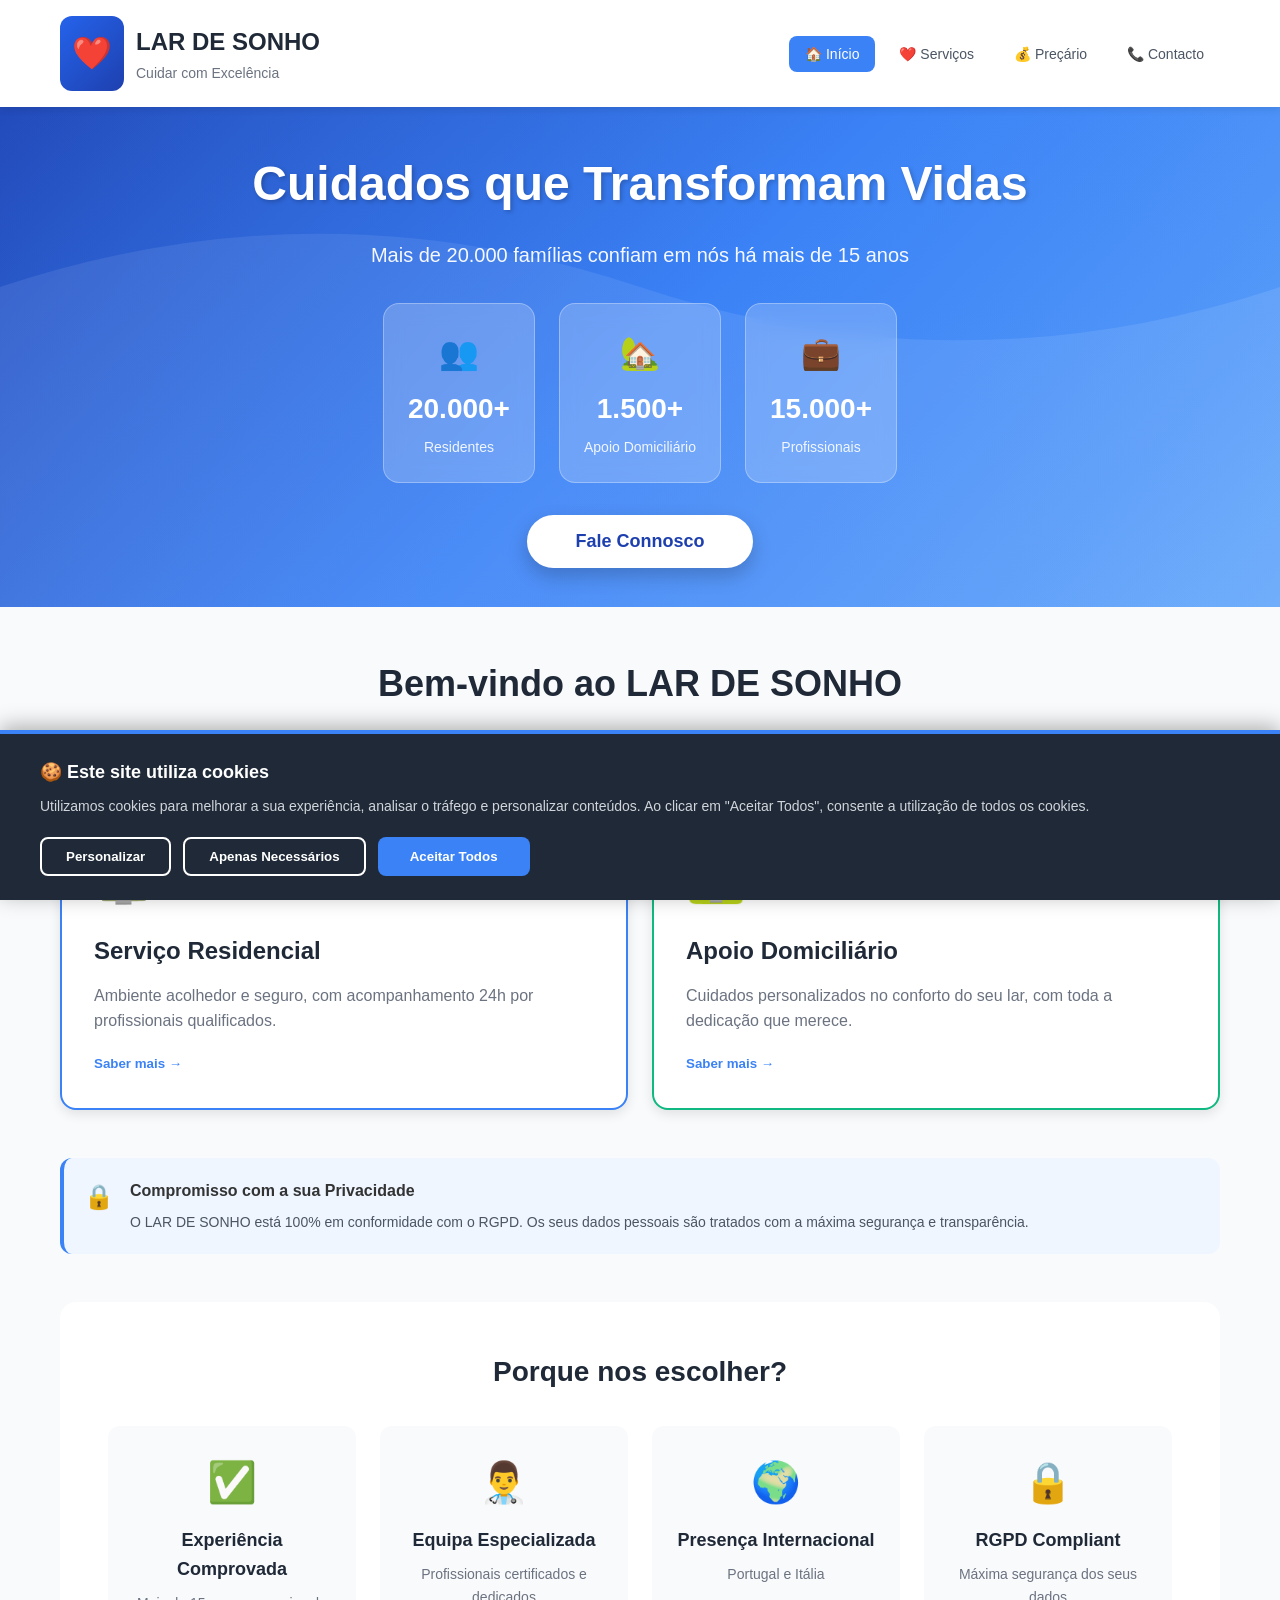
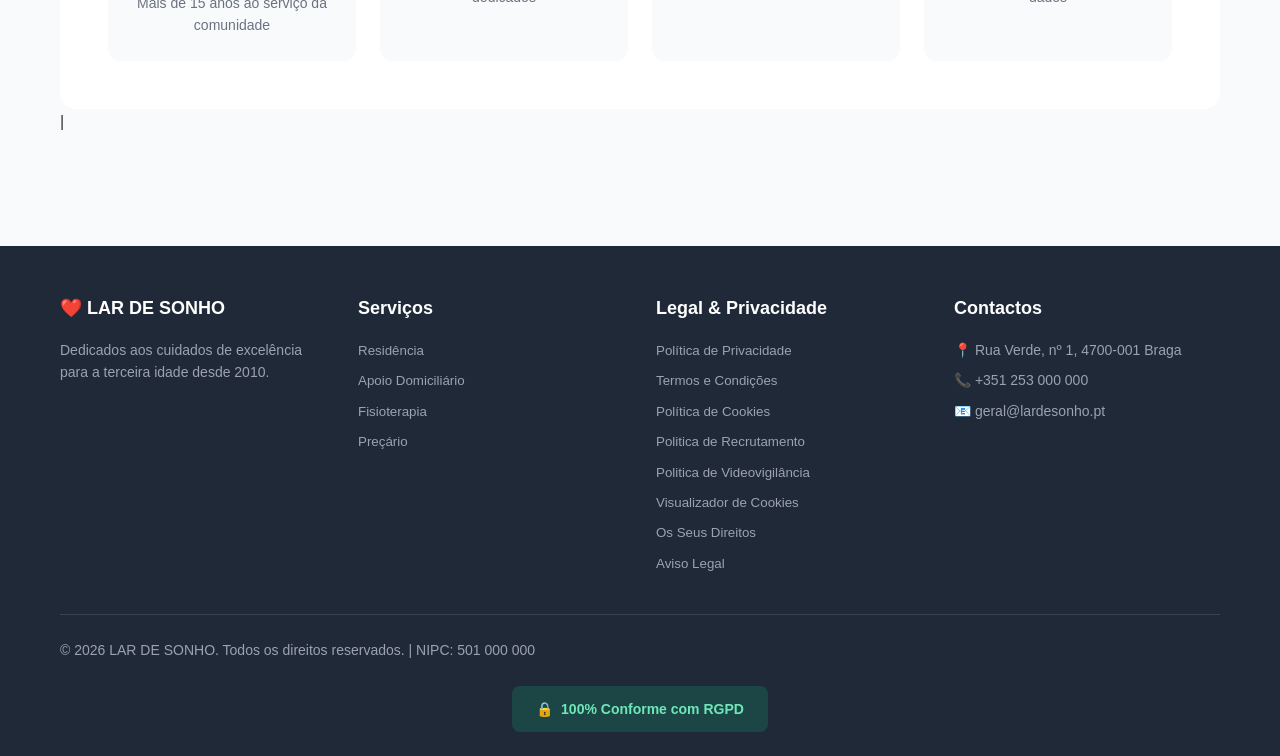
==== commit bc0307a3: "Update index.html" ====
--- a/index.html
+++ b/index.html
@@ -1,4 +1,5 @@
 <!DOCTYPE html>
+
 <html lang="pt">
 <head>
     <meta charset="UTF-8">
@@ -857,223 +858,166 @@
             
             </div>
 
-            <div id="termosPage" class="page">
+           <div id="termosPage" class="page">
 
                 <h2 class="page-title">📄 Termos e Condições de Utilização</h2>
-            
-                <div class="alert alert-info">
-                    <strong>Última atualização:</strong> Janeiro de 2026
-                </div>
-            
-                <div class="content-section">
-            
-                    <h3>1. Identificação da Entidade</h3>
-            
-                    <p>
-                        O presente website é disponibilizado por:
-                    </p>
-            
-                    <p>
-                        <strong>LAR DE SONHO - Residências e Apoio Domiciliário, Lda.</strong><br>
-                        Rua Verde, n.º 1, 4700-001 Braga, Portugal<br>
-                        NIPC: 501 000 000<br>
-                        Capital social: 50.000,00 €<br>
-                        Email: geral@lardesonho.pt<br>
-                        Telefone: +351 253 000 000
-                    </p>
-            
-                </div>
-            
-                <div class="content-section">
-            
-                    <h3>2. Objeto</h3>
-            
-                    <p>
-                        Os presentes Termos e Condições regulam o acesso e a utilização do website,
-                        bem como os conteúdos, serviços e funcionalidades disponibilizados.
-                    </p>
-            
-                    <p>
-                        O website tem natureza institucional e informativa.
-                    </p>
-            
-                </div>
-            
-                <div class="content-section">
-            
-                    <h3>3. Aceitação dos Termos</h3>
-            
-                    <p>
-                        Ao aceder ao website, o utilizador declara aceitar os presentes Termos e Condições.
-                    </p>
-            
-                </div>
-            
-                <div class="content-section">
-            
-                    <h3>4. Condições de Utilização</h3>
-            
-                    <p>O utilizador compromete-se a utilizar o website de forma lícita e responsável.</p>
-            
-                    <p><strong>É proibido:</strong></p>
-            
-                    <div class="data-categories">
-            
-                        <div class="data-category">Introduzir conteúdos ilícitos, ofensivos ou difamatórios</div>
-                        <div class="data-category">Introduzir vírus ou código malicioso</div>
-                        <div class="data-category">Aceder a áreas restritas sem autorização</div>
-                        <div class="data-category">Comprometer a segurança do sistema</div>
-                        <div class="data-category">Recolher dados de terceiros sem consentimento</div>
-                        <div class="data-category">Uso fraudulento do website</div>
-            
-                    </div>
-            
-                </div>
-            
-                <div class="content-section">
-            
-                    <h3>5. Conteúdos e Informação</h3>
-            
-                    <p>A informação disponibilizada é de carácter geral e informativo.</p>
-            
-                    <p><strong>O LAR DE SONHO não garante:</strong></p>
-            
-                    <div class="data-categories">
-            
-                        <div class="data-category">Exatidão ou atualidade dos conteúdos</div>
-                        <div class="data-category">Ausência de erros ou omissões</div>
-            
-                    </div>
-            
-                </div>
-            
-                <div class="content-section">
-            
-                    <h3>6. Formulários e Comunicações</h3>
-            
-                    <p>O website pode disponibilizar formulários de contacto e recrutamento.</p>
-            
-                    <p><strong>O utilizador deve:</strong></p>
-            
-                    <div class="data-categories">
-            
-                        <div class="data-category">Fornecer dados verdadeiros e atualizados</div>
-                        <div class="data-category">Não usar identidade falsa</div>
-            
-                    </div>
-            
-                </div>
-            
-                <div class="content-section">
-            
-                    <h3>7. Propriedade Intelectual</h3>
-            
-                    <p>
-                        Todos os conteúdos pertencem ao LAR DE SONHO ou a terceiros autorizados.
-                    </p>
-            
-                </div>
-            
-                <div class="content-section">
-            
-                    <h3>8. Proteção de Dados Pessoais</h3>
-            
-                    <p>O tratamento de dados segue a Política de Privacidade.</p>
-            
-                    <div class="legal-bases">
-            
-                        <div class="legal-item">
-                            <strong>Finalidades</strong>
-                            <p>Contactos, recrutamento, obrigações legais, gestão interna</p>
-                        </div>
-            
-                        <div class="legal-item">
-                            <strong>Bases legais</strong>
-                            <p>Consentimento, contrato, obrigação legal, interesse legítimo</p>
-                        </div>
-            
-                    </div>
-            
-                </div>
-            
-                <div class="content-section">
-            
-                    <h3>9. Cookies</h3>
-            
-                    <div class="data-categories">
-                        <div class="data-category">Cookies essenciais sempre ativos</div>
-                        <div class="data-category">Cookies não essenciais dependem de consentimento</div>
-                    </div>
-            
-                </div>
-            
-                <div class="content-section">
-            
-                    <h3>10. Ligações Externas</h3>
-            
-                    <p>Não nos responsabilizamos por websites externos.</p>
-            
-                </div>
-            
-                <div class="content-section">
-            
-                    <h3>11. Segurança</h3>
-            
-                    <p>Aplicamos medidas de segurança adequadas, sem garantia absoluta.</p>
-            
-                </div>
-            
-                <div class="content-section">
-            
-                    <h3>12. Limitação de Responsabilidade</h3>
-            
-                    <div class="data-categories">
-            
-                        <div class="data-category">Falhas técnicas ou interrupções</div>
-                        <div class="data-category">Danos indiretos</div>
-                        <div class="data-category">Conteúdos de terceiros</div>
-            
-                    </div>
-            
-                </div>
-            
-                <div class="content-section">
-            
-                    <h3>13. Alterações</h3>
-            
-                    <p>Podemos alterar estes termos a qualquer momento.</p>
-            
-                </div>
-            
-                <div class="content-section">
-            
-                    <h3>14. Nulidade Parcial</h3>
-            
-                    <p>Cláusulas inválidas não afetam as restantes.</p>
-            
-                </div>
-            
-                <div class="content-section">
-            
-                    <h3>15. Lei Aplicável</h3>
-            
-                    <p>Aplica-se a lei portuguesa. Foro: Braga.</p>
-            
-                </div>
-            
-                <div class="content-section">
-            
-                    <h3>16. Contacto</h3>
-            
-                    <p>
-                        geral@lardesonho.pt<br>
-                        +351 253 000 000
-                    </p>
-            
-                </div>
-            
-            </div>
-            
+                <p><em>Última atualização: Janeiro de 2026</em></p>
+            
+                <div class="legal-bases">
+            
+                    <div class="legal-item">
+                        <h3>1. Identificação da Entidade</h3>
+                        <p>
+                            O presente website é disponibilizado por:<br><br>
+                            <strong>LAR DE SONHO - Residências e Apoio Domiciliário, Lda.</strong><br>
+                            Rua Verde, n.º 1, 4700-001 Braga, Portugal<br>
+                            NIPC: 501 000 000<br>
+                            Capital social: 50.000,00 €<br>
+                            Email: geral@lardesonho.pt<br>
+                            Telefone: +351 253 000 000
+                        </p>
+                    </div>
+            
+                    <div class="legal-item">
+                        <h3>2. Objeto</h3>
+                        <p>
+                            Os presentes Termos e Condições regulam o acesso e a utilização do website do LAR DE SONHO, bem como os conteúdos, serviços e funcionalidades nele disponibilizados.<br><br>
+                            O website tem natureza institucional e informativa, podendo incluir formulários de contacto, recrutamento ou outros meios de interação com os utilizadores.
+                        </p>
+                    </div>
+            
+                    <div class="legal-item">
+                        <h3>3. Aceitação dos Termos</h3>
+                        <p>
+                            Ao aceder e utilizar o website, o utilizador declara ter lido, compreendido e aceite integralmente os presentes Termos e Condições.<br>
+                            Caso não concorde com os mesmos, deverá abster-se de utilizar o website.
+                        </p>
+                    </div>
+            
+                    <div class="legal-item">
+                        <h3>4. Condições de Utilização</h3>
+                        <p>
+                            O utilizador compromete-se a utilizar o website de forma lícita, responsável e em conformidade com a legislação aplicável.<br><br>
+                            É expressamente proibido:
+                        </p>
+                        <ul>
+                            <li>Introduzir, transmitir ou difundir conteúdos ilícitos, ofensivos, difamatórios ou discriminatórios</li>
+                            <li>Introduzir vírus, malware ou qualquer código malicioso</li>
+                            <li>Tentar aceder a áreas restritas ou sistemas informáticos sem autorização</li>
+                            <li>Efetuar ações que comprometam a integridade, segurança ou funcionamento do website</li>
+                            <li>Recolher ou tratar dados de outros utilizadores sem consentimento</li>
+                            <li>Utilizar o website para fins fraudulentos ou ilegais</li>
+                        </ul>
+                    </div>
+            
+                    <div class="legal-item">
+                        <h3>5. Conteúdos e Informação</h3>
+                        <p>
+                            A informação disponibilizada no website é de carácter geral e meramente informativo.<br><br>
+                            O LAR DE SONHO envida esforços para manter os conteúdos atualizados e corretos, não garantindo, contudo:
+                        </p>
+                        <ul>
+                            <li>A exatidão, completude ou atualidade da informação</li>
+                            <li>A ausência de erros, omissões ou desatualizações</li>
+                        </ul>
+                        <p>Reserva-se o direito de alterar, atualizar ou remover conteúdos a qualquer momento, sem aviso prévio.</p>
+                    </div>
+            
+                    <div class="legal-item">
+                        <h3>6. Formulários e Comunicações</h3>
+                        <p>
+                            O website pode disponibilizar formulários de contacto, recrutamento ou outros mecanismos de comunicação.<br><br>
+                            O utilizador compromete-se a fornecer dados verdadeiros, completos e atualizados e a não utilizar identidades falsas ou de terceiros.
+                        </p>
+                    </div>
+            
+                    <div class="legal-item">
+                        <h3>7. Propriedade Intelectual</h3>
+                        <p>
+                            Todos os conteúdos do website são propriedade do LAR DE SONHO ou de terceiros devidamente autorizados.<br>
+                            É proibida a sua reprodução sem autorização prévia.
+                        </p>
+                    </div>
+            
+                    <div class="legal-item">
+                        <h3>8. Proteção de Dados Pessoais</h3>
+                        <p>
+                            O LAR DE SONHO atua como responsável pelo tratamento dos dados pessoais recolhidos através do website.<br><br>
+                            Os dados poderão ser tratados para:
+                        </p>
+                        <ul>
+                            <li>Resposta a pedidos de contacto</li>
+                            <li>Gestão de processos de recrutamento</li>
+                            <li>Cumprimento de obrigações legais</li>
+                            <li>Gestão administrativa e institucional</li>
+                        </ul>
+            
+                        <p>Base legal do tratamento:</p>
+                        <ul>
+                            <li>Consentimento do titular dos dados</li>
+                            <li>Execução de diligências pré-contratuais</li>
+                            <li>Cumprimento de obrigação legal</li>
+                            <li>Interesse legítimo da entidade</li>
+                        </ul>
+            
+                        <p>
+                            O titular dos dados dispõe de direitos de acesso, retificação, apagamento, limitação, oposição e portabilidade.<br>
+                            Contacto: geral@lardesonho.pt
+                        </p>
+                    </div>
+            
+                    <div class="legal-item">
+                        <h3>9. Cookies</h3>
+                        <p>
+                            O website utiliza cookies estritamente necessários ao seu funcionamento.<br><br>
+                            A utilização de cookies não essenciais depende do consentimento prévio do utilizador.
+                        </p>
+                    </div>
+            
+                    <div class="legal-item">
+                        <h3>10. Ligações Externas</h3>
+                        <p>
+                            O website pode conter ligações para websites de terceiros, não sendo responsável pelos seus conteúdos.
+                        </p>
+                    </div>
+            
+                    <div class="legal-item">
+                        <h3>11. Segurança</h3>
+                        <p>
+                            São adotadas medidas técnicas para proteção do website, não sendo possível garantir risco zero na Internet.
+                        </p>
+                    </div>
+            
+                    <div class="legal-item">
+                        <h3>12. Limitação de Responsabilidade</h3>
+                        <p>
+                            Não nos responsabilizamos por falhas técnicas, perdas indiretas ou conteúdos de terceiros.
+                        </p>
+                    </div>
+            
+                    <div class="legal-item">
+                        <h3>13. Alterações aos Termos</h3>
+                        <p>Os Termos podem ser alterados a qualquer momento.</p>
+                    </div>
+            
+                    <div class="legal-item">
+                        <h3>14. Nulidade Parcial</h3>
+                        <p>Se alguma cláusula for inválida, as restantes mantêm-se em vigor.</p>
+                    </div>
+            
+                    <div class="legal-item">
+                        <h3>15. Lei Aplicável e Foro</h3>
+                        <p>Aplica-se a lei portuguesa, foro de Braga.</p>
+                    </div>
+            
+                    <div class="legal-item">
+                        <h3>16. Contacto</h3>
+                        <p>geral@lardesonho.pt | +351 253 000 000</p>
+                    </div>
+            
+                </div>
+            </div>
+            |
             <div id="rightsPage" class="page">
                 <h2 class="page-title">Os Seus Direitos (RGPD)</h2>
 
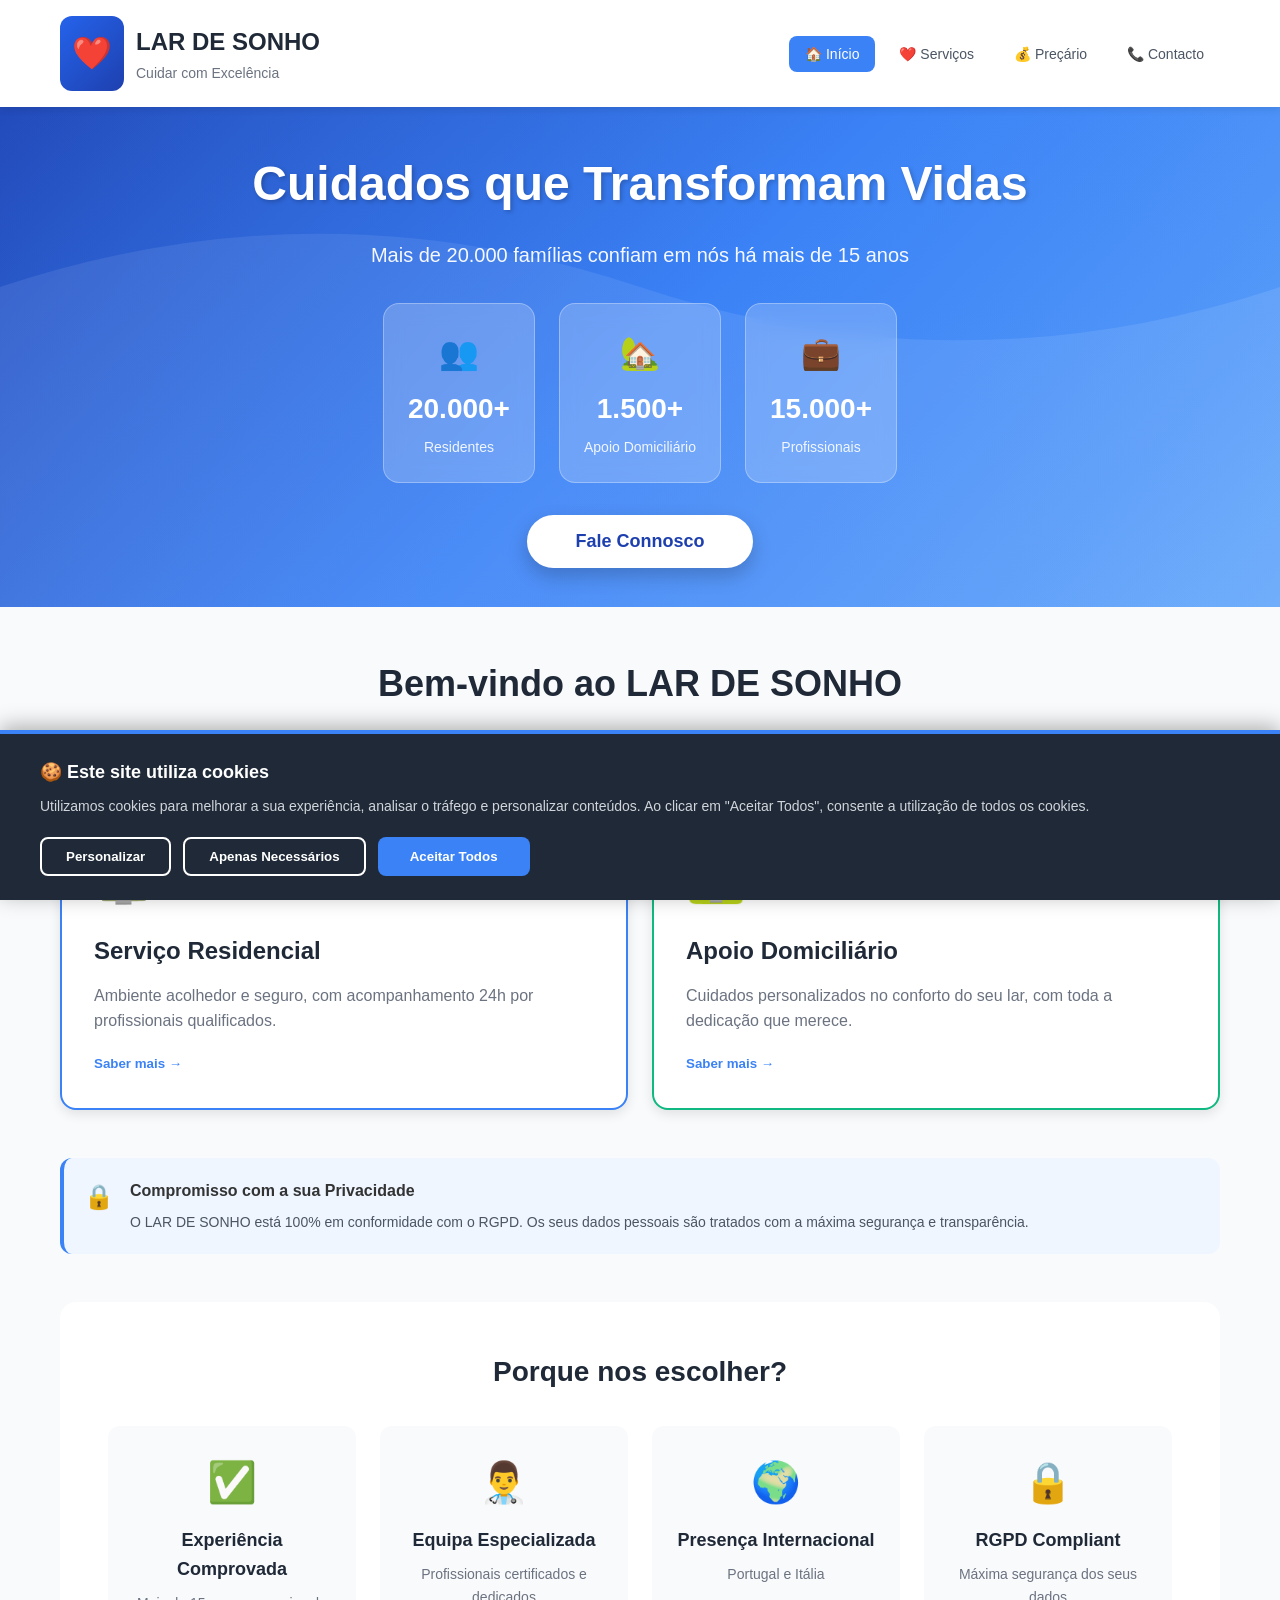
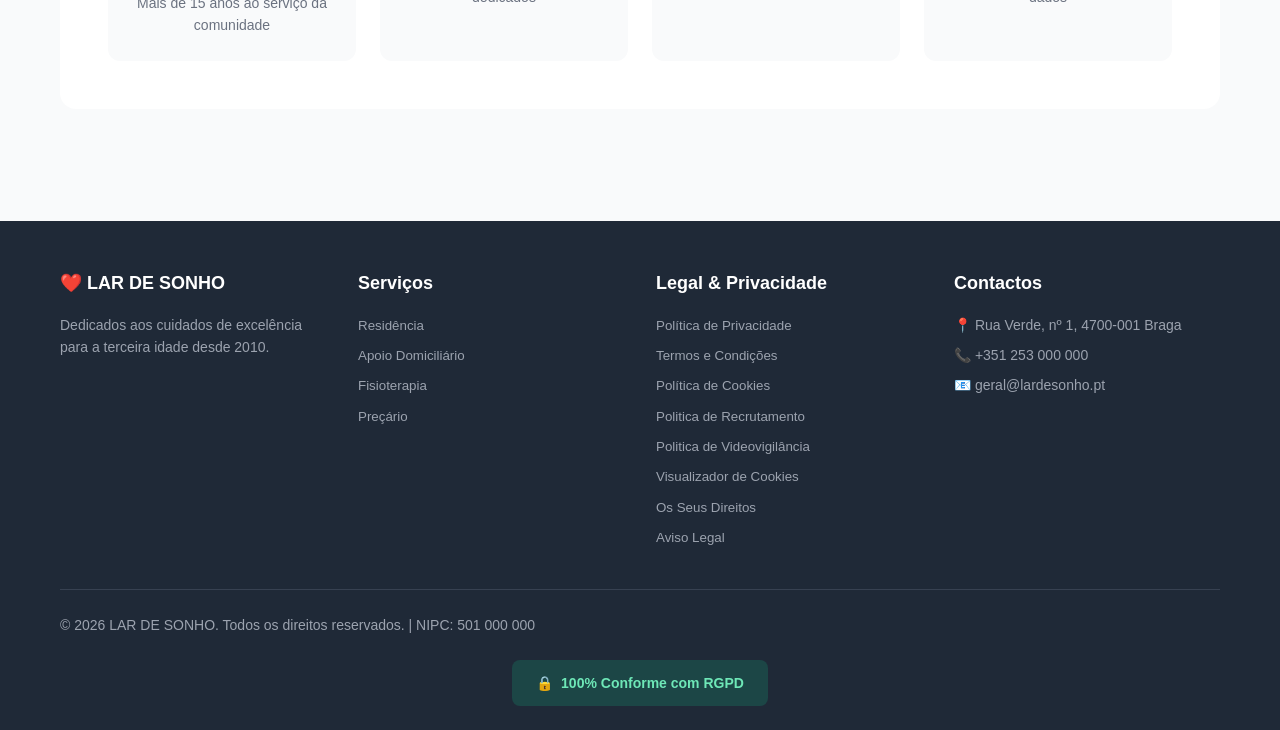
==== commit 3f6e8037: "Update index.html" ====
--- a/index.html
+++ b/index.html
@@ -867,8 +867,10 @@
             
                     <div class="legal-item">
                         <h3>1. Identificação da Entidade</h3>
-                        <p>
-                            O presente website é disponibilizado por:<br><br>
+            
+                        <p>O presente website é disponibilizado por:</p>
+            
+                        <p>
                             <strong>LAR DE SONHO - Residências e Apoio Domiciliário, Lda.</strong><br>
                             Rua Verde, n.º 1, 4700-001 Braga, Portugal<br>
                             NIPC: 501 000 000<br>
@@ -880,26 +882,37 @@
             
                     <div class="legal-item">
                         <h3>2. Objeto</h3>
-                        <p>
-                            Os presentes Termos e Condições regulam o acesso e a utilização do website do LAR DE SONHO, bem como os conteúdos, serviços e funcionalidades nele disponibilizados.<br><br>
+            
+                        <p>
+                            Os presentes Termos e Condições regulam o acesso e a utilização do website do LAR DE SONHO, bem como os conteúdos, serviços e funcionalidades nele disponibilizados.
+                        </p>
+            
+                        <p>
                             O website tem natureza institucional e informativa, podendo incluir formulários de contacto, recrutamento ou outros meios de interação com os utilizadores.
                         </p>
                     </div>
             
                     <div class="legal-item">
                         <h3>3. Aceitação dos Termos</h3>
-                        <p>
-                            Ao aceder e utilizar o website, o utilizador declara ter lido, compreendido e aceite integralmente os presentes Termos e Condições.<br>
+            
+                        <p>
+                            Ao aceder e utilizar o website, o utilizador declara ter lido, compreendido e aceite integralmente os presentes Termos e Condições.
+                        </p>
+            
+                        <p>
                             Caso não concorde com os mesmos, deverá abster-se de utilizar o website.
                         </p>
                     </div>
             
                     <div class="legal-item">
                         <h3>4. Condições de Utilização</h3>
-                        <p>
-                            O utilizador compromete-se a utilizar o website de forma lícita, responsável e em conformidade com a legislação aplicável.<br><br>
-                            É expressamente proibido:
-                        </p>
+            
+                        <p>
+                            O utilizador compromete-se a utilizar o website de forma lícita, responsável e em conformidade com a legislação aplicável.
+                        </p>
+            
+                        <p><strong>É expressamente proibido:</strong></p>
+            
                         <ul>
                             <li>Introduzir, transmitir ou difundir conteúdos ilícitos, ofensivos, difamatórios ou discriminatórios</li>
                             <li>Introduzir vírus, malware ou qualquer código malicioso</li>
@@ -912,39 +925,76 @@
             
                     <div class="legal-item">
                         <h3>5. Conteúdos e Informação</h3>
-                        <p>
-                            A informação disponibilizada no website é de carácter geral e meramente informativo.<br><br>
+            
+                        <p>
+                            A informação disponibilizada no website é de carácter geral e meramente informativo.
+                        </p>
+            
+                        <p>
                             O LAR DE SONHO envida esforços para manter os conteúdos atualizados e corretos, não garantindo, contudo:
                         </p>
+            
                         <ul>
                             <li>A exatidão, completude ou atualidade da informação</li>
                             <li>A ausência de erros, omissões ou desatualizações</li>
                         </ul>
-                        <p>Reserva-se o direito de alterar, atualizar ou remover conteúdos a qualquer momento, sem aviso prévio.</p>
+            
+                        <p>
+                            Reserva-se o direito de alterar, atualizar ou remover conteúdos a qualquer momento, sem aviso prévio.
+                        </p>
                     </div>
             
                     <div class="legal-item">
                         <h3>6. Formulários e Comunicações</h3>
-                        <p>
-                            O website pode disponibilizar formulários de contacto, recrutamento ou outros mecanismos de comunicação.<br><br>
-                            O utilizador compromete-se a fornecer dados verdadeiros, completos e atualizados e a não utilizar identidades falsas ou de terceiros.
+            
+                        <p>
+                            O website pode disponibilizar formulários de contacto, recrutamento ou outros mecanismos de comunicação.
+                        </p>
+            
+                        <p><strong>O utilizador compromete-se a:</strong></p>
+            
+                        <ul>
+                            <li>Fornecer dados verdadeiros, completos e atualizados</li>
+                            <li>Não utilizar identidades falsas ou de terceiros</li>
+                        </ul>
+            
+                        <p>
+                            Antes do envio de qualquer formulário, o utilizador será informado sobre:
+                        </p>
+            
+                        <ul>
+                            <li>Finalidade do tratamento de dados</li>
+                            <li>Base legal aplicável</li>
+                            <li>Prazo de conservação</li>
+                            <li>Direitos enquanto titular dos dados</li>
+                        </ul>
+            
+                        <p>
+                            O envio de dados implica a aceitação do respetivo tratamento nos termos indicados.
                         </p>
                     </div>
             
                     <div class="legal-item">
                         <h3>7. Propriedade Intelectual</h3>
-                        <p>
-                            Todos os conteúdos do website são propriedade do LAR DE SONHO ou de terceiros devidamente autorizados.<br>
-                            É proibida a sua reprodução sem autorização prévia.
+            
+                        <p>
+                            Todos os conteúdos do website, incluindo textos, imagens, gráficos, logótipos e design, são propriedade do LAR DE SONHO ou de terceiros devidamente autorizados.
+                        </p>
+            
+                        <p>
+                            É proibida a sua reprodução, distribuição, modificação ou utilização, total ou parcial, sem autorização prévia e por escrito.
                         </p>
                     </div>
             
                     <div class="legal-item">
                         <h3>8. Proteção de Dados Pessoais</h3>
-                        <p>
-                            O LAR DE SONHO atua como responsável pelo tratamento dos dados pessoais recolhidos através do website.<br><br>
-                            Os dados poderão ser tratados para:
-                        </p>
+            
+                        <p>
+                            O LAR DE SONHO atua como responsável pelo tratamento dos dados pessoais recolhidos através do website.
+                        </p>
+            
+                        <p><strong>Os dados pessoais poderão ser tratados para as seguintes finalidades:</strong></p>
+            
                         <ul>
                             <li>Resposta a pedidos de contacto</li>
                             <li>Gestão de processos de recrutamento</li>
@@ -952,7 +1002,8 @@
                             <li>Gestão administrativa e institucional</li>
                         </ul>
             
-                        <p>Base legal do tratamento:</p>
+                        <p><strong>O tratamento é efetuado com base nas seguintes condições de licitude:</strong></p>
+            
                         <ul>
                             <li>Consentimento do titular dos dados</li>
                             <li>Execução de diligências pré-contratuais</li>
@@ -960,64 +1011,132 @@
                             <li>Interesse legítimo da entidade</li>
                         </ul>
             
-                        <p>
-                            O titular dos dados dispõe de direitos de acesso, retificação, apagamento, limitação, oposição e portabilidade.<br>
-                            Contacto: geral@lardesonho.pt
+                        <p><strong>O titular dos dados dispõe dos seguintes direitos:</strong></p>
+            
+                        <ul>
+                            <li>Direito de acesso</li>
+                            <li>Direito de retificação</li>
+                            <li>Direito ao apagamento</li>
+                            <li>Direito à limitação do tratamento</li>
+                            <li>Direito de oposição</li>
+                            <li>Direito à portabilidade dos dados</li>
+                        </ul>
+            
+                        <p>
+                            Os direitos podem ser exercidos através do contacto: geral@lardesonho.pt
+                        </p>
+            
+                        <p>
+                            Para mais informações, consulte a Política de Privacidade.
                         </p>
                     </div>
             
                     <div class="legal-item">
                         <h3>9. Cookies</h3>
-                        <p>
-                            O website utiliza cookies estritamente necessários ao seu funcionamento.<br><br>
-                            A utilização de cookies não essenciais depende do consentimento prévio do utilizador.
+            
+                        <p>
+                            O website utiliza cookies estritamente necessários ao seu funcionamento.
+                        </p>
+            
+                        <p>
+                            A utilização de cookies não essenciais (como cookies de desempenho ou analíticos) depende do consentimento prévio e explícito do utilizador, podendo este gerir as suas preferências através do mecanismo de gestão de cookies disponibilizado.
+                        </p>
+            
+                        <p>
+                            Para mais informações, consulte a Política de Cookies.
                         </p>
                     </div>
             
                     <div class="legal-item">
                         <h3>10. Ligações Externas</h3>
-                        <p>
-                            O website pode conter ligações para websites de terceiros, não sendo responsável pelos seus conteúdos.
+            
+                        <p>
+                            O website pode conter ligações para websites de terceiros.
+                        </p>
+            
+                        <p>
+                            O LAR DE SONHO não exerce qualquer controlo sobre esses websites e não se responsabiliza pelos seus conteúdos, políticas ou práticas.
                         </p>
                     </div>
             
                     <div class="legal-item">
                         <h3>11. Segurança</h3>
-                        <p>
-                            São adotadas medidas técnicas para proteção do website, não sendo possível garantir risco zero na Internet.
+            
+                        <p>
+                            O LAR DE SONHO adota medidas técnicas e organizativas adequadas para proteger o website e os dados pessoais contra destruição, perda, alteração, divulgação ou acesso não autorizado.
+                        </p>
+            
+                        <p>
+                            No entanto, não garante a inexistência absoluta de riscos decorrentes da utilização da Internet.
                         </p>
                     </div>
             
                     <div class="legal-item">
                         <h3>12. Limitação de Responsabilidade</h3>
-                        <p>
-                            Não nos responsabilizamos por falhas técnicas, perdas indiretas ou conteúdos de terceiros.
-                        </p>
+            
+                        <p>
+                            Na máxima extensão permitida por lei, o LAR DE SONHO não será responsável por:
+                        </p>
+            
+                        <ul>
+                            <li>Interrupções ou falhas no funcionamento do website</li>
+                            <li>Danos indiretos, lucros cessantes ou perda de oportunidade</li>
+                            <li>Prejuízos decorrentes da utilização ou impossibilidade de utilização do website</li>
+                            <li>Conteúdos de terceiros ou sites externos</li>
+                            <li>Problemas resultantes de falhas técnicas alheias ao seu controlo</li>
+                        </ul>
                     </div>
             
                     <div class="legal-item">
                         <h3>13. Alterações aos Termos</h3>
-                        <p>Os Termos podem ser alterados a qualquer momento.</p>
+            
+                        <p>
+                            O LAR DE SONHO reserva-se o direito de alterar os presentes Termos e Condições a qualquer momento.
+                        </p>
+            
+                        <p>
+                            A versão em vigor será sempre a publicada no website.
+                        </p>
                     </div>
             
                     <div class="legal-item">
                         <h3>14. Nulidade Parcial</h3>
-                        <p>Se alguma cláusula for inválida, as restantes mantêm-se em vigor.</p>
+            
+                        <p>
+                            Caso alguma disposição dos presentes Termos seja considerada inválida ou inexequível, as restantes disposições manter-se-ão plenamente em vigor.
+                        </p>
                     </div>
             
                     <div class="legal-item">
                         <h3>15. Lei Aplicável e Foro</h3>
-                        <p>Aplica-se a lei portuguesa, foro de Braga.</p>
+            
+                        <p>
+                            Os presentes Termos e Condições regem-se pela lei portuguesa.
+                        </p>
+            
+                        <p>
+                            Em caso de litígio, será competente o foro da comarca de Braga, com expressa renúncia a qualquer outro, salvo disposição legal em contrário.
+                        </p>
                     </div>
             
                     <div class="legal-item">
                         <h3>16. Contacto</h3>
-                        <p>geral@lardesonho.pt | +351 253 000 000</p>
-                    </div>
-            
-                </div>
+            
+                        <p>
+                            Para qualquer questão relacionada com os presentes Termos e Condições:
+                        </p>
+            
+                        <p>
+                            <strong>Email:</strong> geral@lardesonho.pt<br>
+                            <strong>Telefone:</strong> +351 253 000 000<br>
+                            <strong>Morada:</strong> Rua Verde, n.º 1, 4700-001 Braga, Portugal
+                        </p>
+                    </div>
+            
+                </div>
+            
             </div>
-            |
+            
             <div id="rightsPage" class="page">
                 <h2 class="page-title">Os Seus Direitos (RGPD)</h2>
 
--- a/styles.css
+++ b/styles.css
@@ -1377,6 +1377,41 @@
     box-shadow: 0 8px 20px rgba(59, 130, 246, 0.1);
 }
 
+.legal-bases {
+    display: flex;
+    flex-direction: column;
+    gap: 20px;
+    margin-top: 20px;
+}
+
+.legal-item {
+    background: #ffffff;
+    border-radius: 12px;
+    padding: 20px 25px;
+    box-shadow: 0 6px 18px rgba(0, 0, 0, 0.08);
+    border: 1px solid #eaeaea;
+}
+
+.legal-item h3 {
+    margin-bottom: 12px;
+    font-size: 18px;
+    font-weight: 700;
+}
+
+.legal-item p {
+    margin-bottom: 10px;
+    line-height: 1.6;
+}
+
+.legal-item ul {
+    margin: 10px 0 15px 20px;
+    padding: 0;
+}
+
+.legal-item li {
+    margin-bottom: 8px;
+    line-height: 1.5;
+}
 .cookie-card h4 {
     font-size: 18px;
     font-weight: 700;
